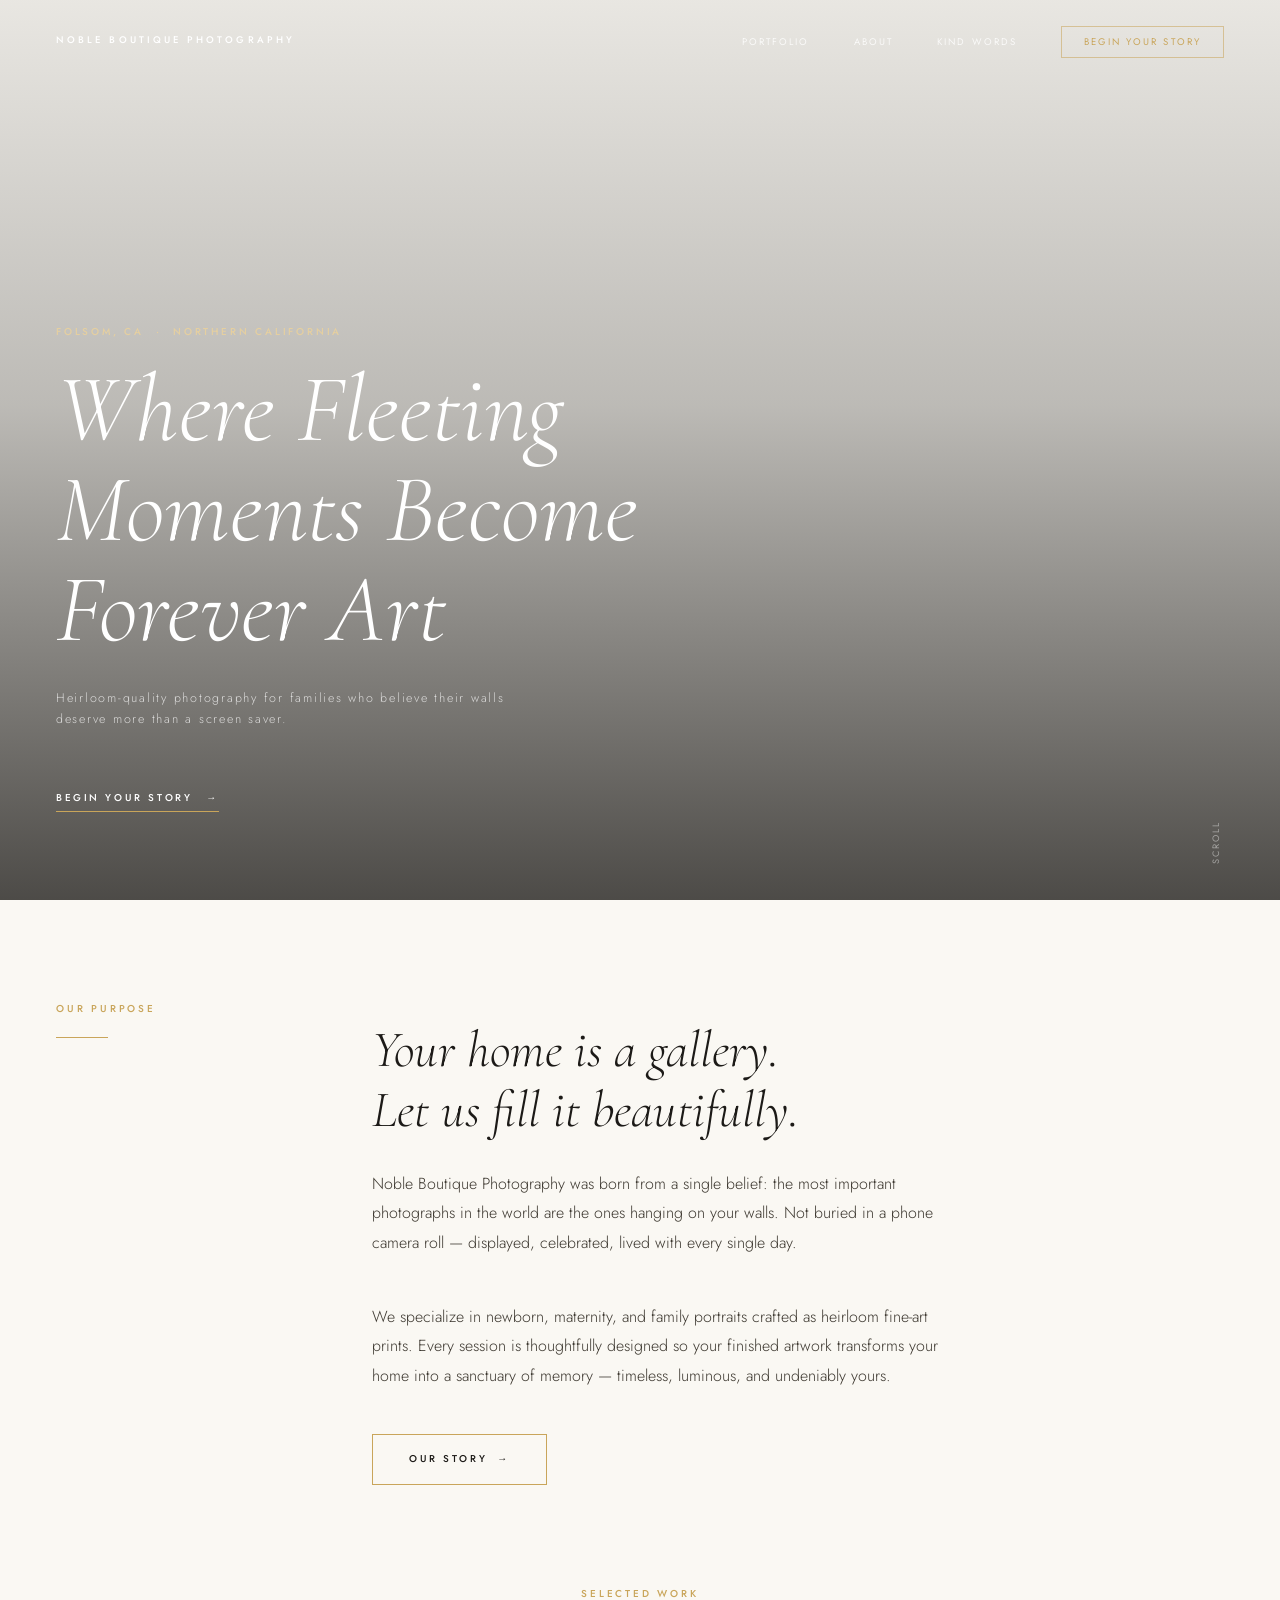
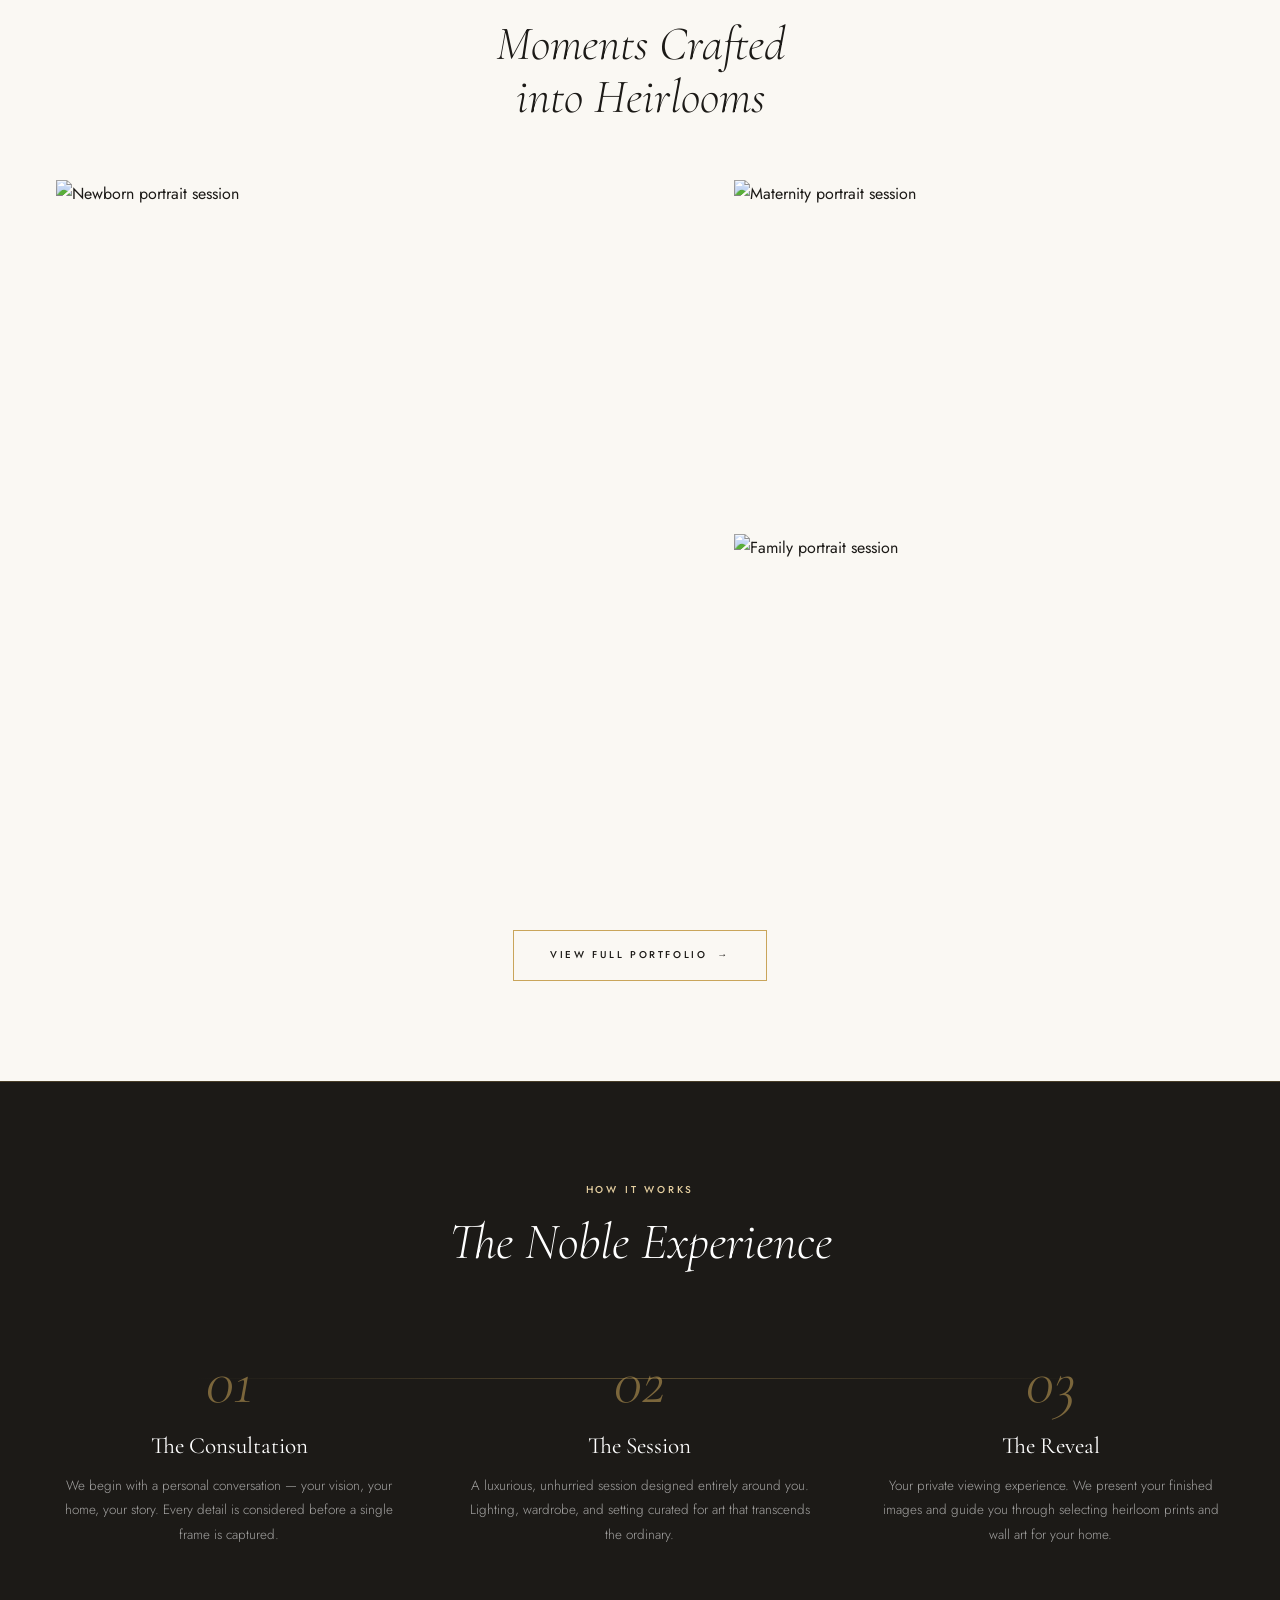
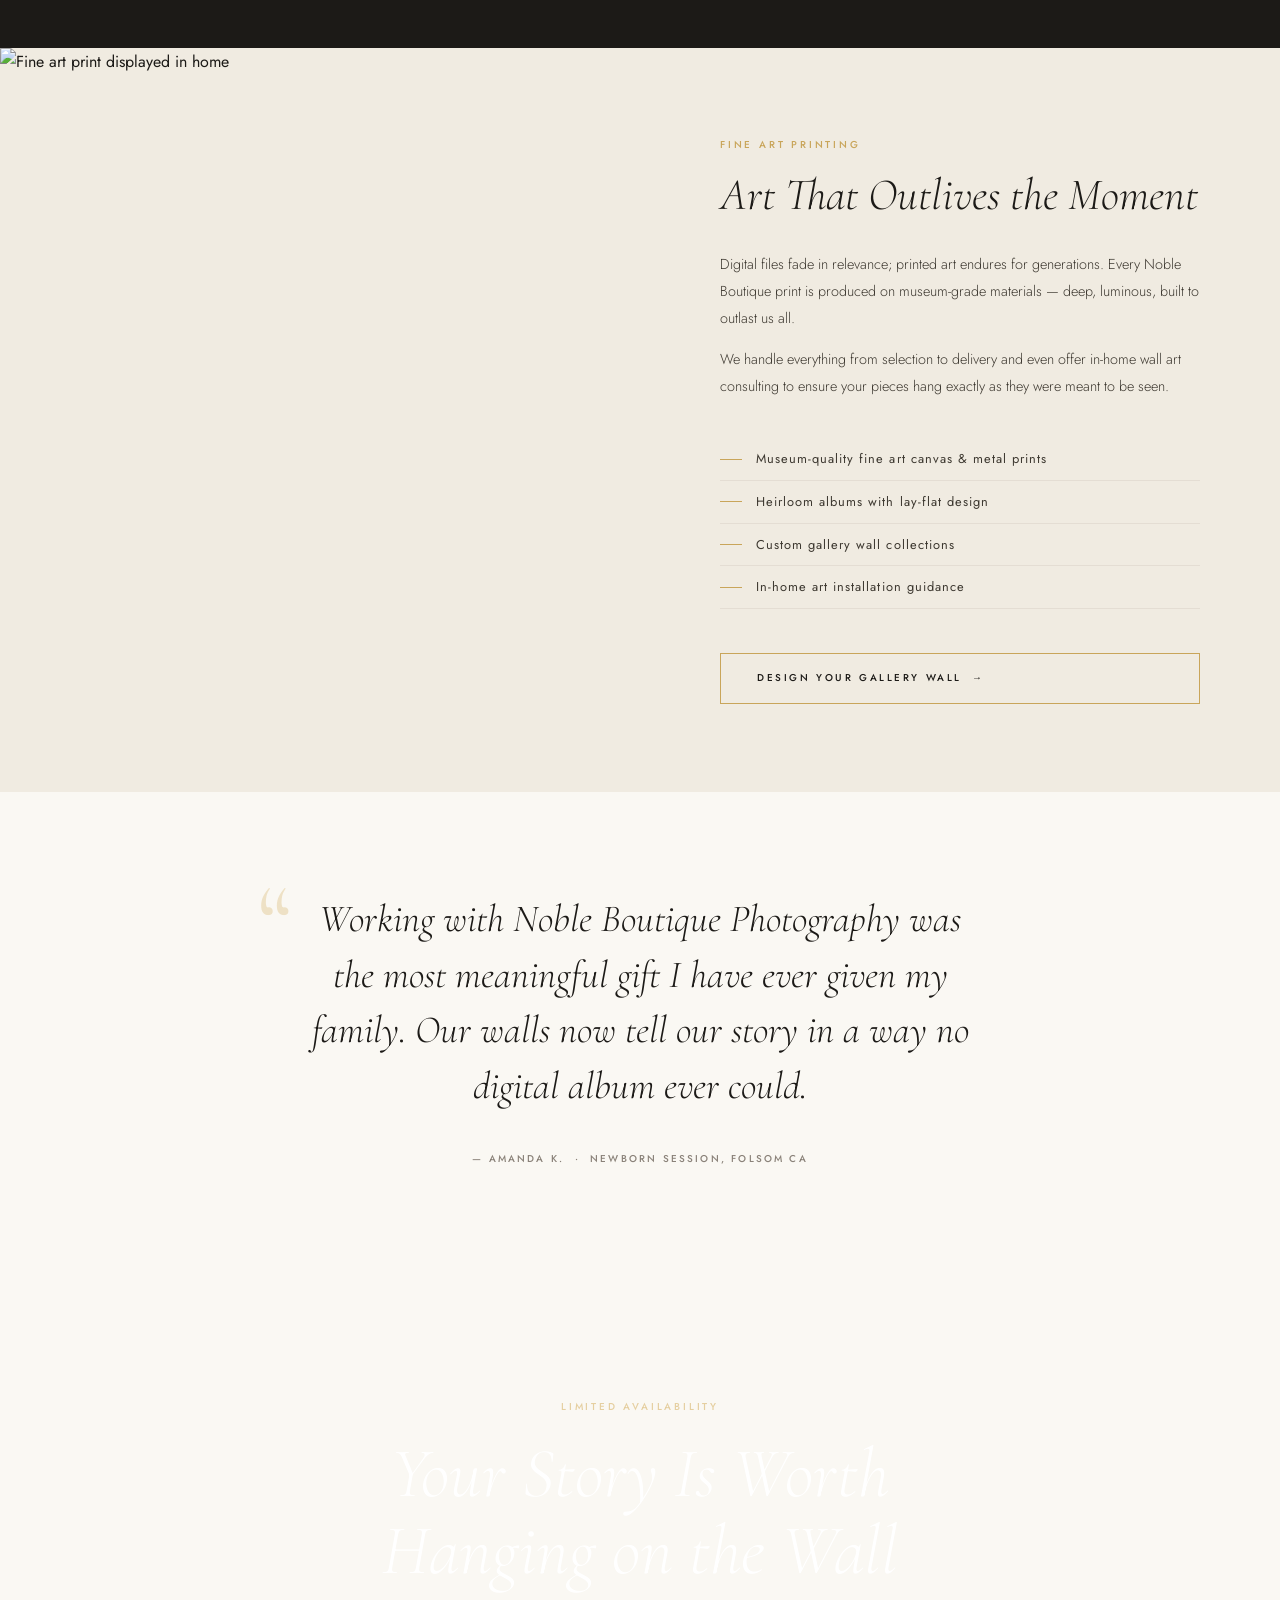
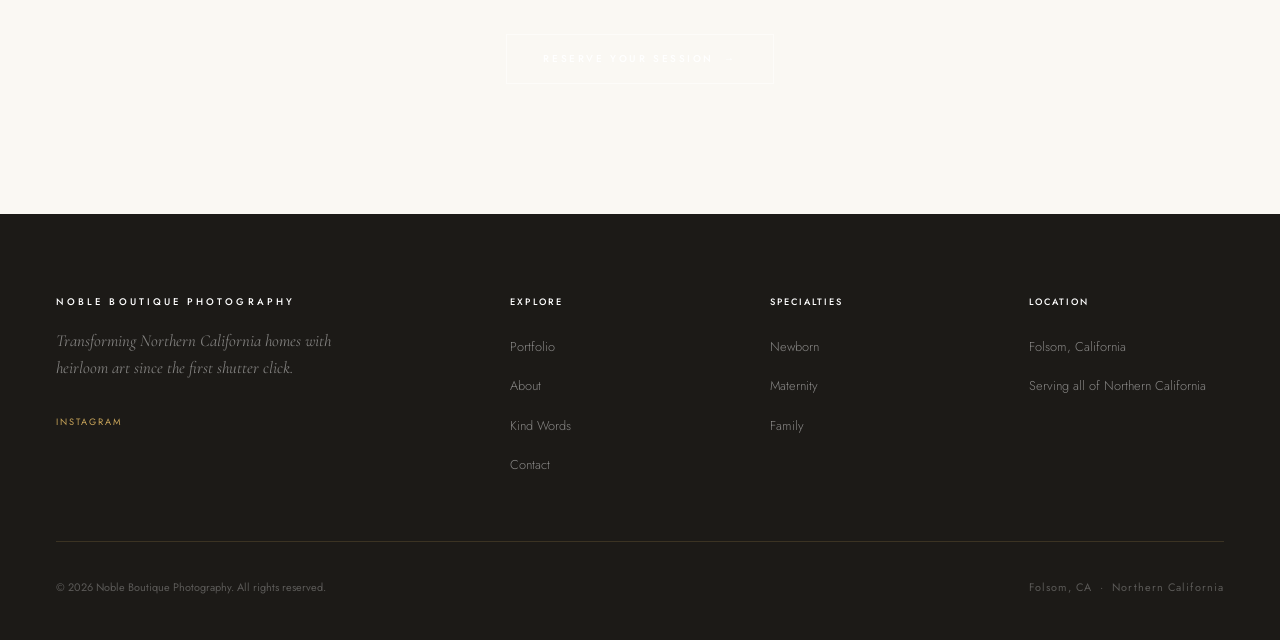
==== index.html @ b3327f5d "Build Noble Boutique Photography website from scratch Full 5-page luxury photography website (cream " ====
<!DOCTYPE html>
<html lang="en">
<head>
  <meta charset="UTF-8" />
  <meta name="viewport" content="width=device-width, initial-scale=1.0" />
  <title>Noble Boutique Photography — Folsom, CA</title>
  <meta name="description" content="Heirloom family photography in Folsom, CA. Newborn, maternity, and family portraits printed as fine art for your walls. Serving all of Northern California." />
  <link rel="stylesheet" href="css/styles.css" />
</head>
<body>

  <!-- ═══ NAVIGATION ═══════════════════════════════════════════ -->
  <nav class="nav nav--transparent" id="nav">
    <div class="nav__inner">
      <a href="index.html" class="nav__logo">Noble Boutique Photography</a>
      <ul class="nav__links">
        <li><a href="gallery.html"      class="nav__link">Portfolio</a></li>
        <li><a href="about.html"        class="nav__link">About</a></li>
        <li><a href="testimonials.html" class="nav__link">Kind Words</a></li>
        <li><a href="contact.html"      class="nav__link nav__link--cta">Begin Your Story</a></li>
      </ul>
      <button class="nav__hamburger" aria-label="Open menu">
        <span></span><span></span><span></span>
      </button>
    </div>
  </nav>

  <!-- ═══ MOBILE MENU ══════════════════════════════════════════ -->
  <div class="mobile-menu" id="mobileMenu">
    <span class="mobile-menu__close">Close</span>
    <ul class="mobile-menu__links">
      <li><a href="gallery.html"      class="mobile-menu__link">Portfolio</a></li>
      <li><a href="about.html"        class="mobile-menu__link">About</a></li>
      <li><a href="testimonials.html" class="mobile-menu__link">Kind Words</a></li>
      <li><a href="contact.html"      class="mobile-menu__link">Contact</a></li>
    </ul>
  </div>

  <!-- ═══ HERO ══════════════════════════════════════════════════ -->
  <section class="hero" id="heroSection">
    <div class="hero__bg" style="background-image: url('https://picsum.photos/seed/noble-hero/1920/1080');"></div>
    <div class="hero__content">
      <span class="eyebrow hero__eyebrow">Folsom, CA &nbsp;·&nbsp; Northern California</span>
      <h1 class="hero__title">Where Fleeting<br>Moments Become<br><em>Forever Art</em></h1>
      <p class="hero__subtitle">Heirloom-quality photography for families who believe their walls deserve more than a screen saver.</p>
      <a href="contact.html" class="hero__cta">Begin Your Story</a>
    </div>
    <span class="hero__scroll">Scroll</span>
  </section>

  <!-- ═══ BRAND STATEMENT ════════════════════════════════════════ -->
  <section class="brand-statement section">
    <div class="container">
      <div class="brand-statement__inner fade-up">
        <div class="brand-statement__label">
          <span class="eyebrow">Our Purpose</span>
          <div class="gold-rule gold-rule--left" style="margin-top:20px;"></div>
        </div>
        <div>
          <h2 class="brand-statement__headline">Your home is a gallery.<br>Let us fill it beautifully.</h2>
          <p class="brand-statement__copy">
            Noble Boutique Photography was born from a single belief: the most important photographs
            in the world are the ones hanging on your walls. Not buried in a phone camera roll —
            displayed, celebrated, lived with every single day.
          </p>
          <p class="brand-statement__copy">
            We specialize in newborn, maternity, and family portraits crafted as heirloom fine-art
            prints. Every session is thoughtfully designed so your finished artwork transforms your
            home into a sanctuary of memory — timeless, luminous, and undeniably yours.
          </p>
          <a href="about.html" class="btn btn--outline">Our Story</a>
        </div>
      </div>
    </div>
  </section>

  <!-- ═══ FEATURED WORK ══════════════════════════════════════════ -->
  <section class="featured-work">
    <div class="container">
      <div class="featured-work__header fade-up">
        <span class="eyebrow">Selected Work</span>
        <h2 class="featured-work__title">Moments Crafted<br>into Heirlooms</h2>
      </div>
      <div class="featured-work__grid">
        <div class="work-item">
          <img src="https://picsum.photos/seed/noble-fw1/900/1400" alt="Newborn portrait session" class="work-item__img" loading="lazy" />
          <div class="work-item__overlay">
            <span class="work-item__caption">Newborn — The Rivera Family</span>
          </div>
        </div>
        <div class="work-item">
          <img src="https://picsum.photos/seed/noble-fw2/900/680" alt="Maternity portrait session" class="work-item__img" loading="lazy" />
          <div class="work-item__overlay">
            <span class="work-item__caption">Maternity — Golden Hour Session</span>
          </div>
        </div>
        <div class="work-item">
          <img src="https://picsum.photos/seed/noble-fw3/900/680" alt="Family portrait session" class="work-item__img" loading="lazy" />
          <div class="work-item__overlay">
            <span class="work-item__caption">Family — The Chen Collection</span>
          </div>
        </div>
      </div>
      <div style="text-align:center; margin-top:56px;" class="fade-up">
        <a href="gallery.html" class="btn btn--outline">View Full Portfolio</a>
      </div>
    </div>
  </section>

  <!-- ═══ THE EXPERIENCE ═════════════════════════════════════════ -->
  <section class="experience section">
    <div class="container">
      <div class="experience__header fade-up">
        <span class="eyebrow experience__eyebrow">How It Works</span>
        <h2 class="experience__title">The Noble Experience</h2>
      </div>
      <div class="experience__steps stagger">
        <div class="step">
          <div class="step__number">01</div>
          <h3 class="step__title">The Consultation</h3>
          <p class="step__copy">We begin with a personal conversation — your vision, your home, your story. Every detail is considered before a single frame is captured.</p>
        </div>
        <div class="step">
          <div class="step__number">02</div>
          <h3 class="step__title">The Session</h3>
          <p class="step__copy">A luxurious, unhurried session designed entirely around you. Lighting, wardrobe, and setting curated for art that transcends the ordinary.</p>
        </div>
        <div class="step">
          <div class="step__number">03</div>
          <h3 class="step__title">The Reveal</h3>
          <p class="step__copy">Your private viewing experience. We present your finished images and guide you through selecting heirloom prints and wall art for your home.</p>
        </div>
      </div>
    </div>
  </section>

  <!-- ═══ WALL ART ════════════════════════════════════════════════ -->
  <section class="wall-art">
    <div class="wall-art__inner">
      <div class="wall-art__image">
        <img src="https://picsum.photos/seed/noble-wall/900/1100" alt="Fine art print displayed in home" class="wall-art__img" loading="lazy" />
      </div>
      <div class="wall-art__content fade-up">
        <span class="eyebrow">Fine Art Printing</span>
        <h2 class="wall-art__title">Art That Outlives the Moment</h2>
        <p class="wall-art__copy">
          Digital files fade in relevance; printed art endures for generations. Every Noble Boutique
          print is produced on museum-grade materials — deep, luminous, built to outlast us all.
        </p>
        <p class="wall-art__copy">
          We handle everything from selection to delivery and even offer in-home wall art consulting
          to ensure your pieces hang exactly as they were meant to be seen.
        </p>
        <ul class="wall-art__list">
          <li>Museum-quality fine art canvas &amp; metal prints</li>
          <li>Heirloom albums with lay-flat design</li>
          <li>Custom gallery wall collections</li>
          <li>In-home art installation guidance</li>
        </ul>
        <a href="contact.html" class="btn btn--outline">Design Your Gallery Wall</a>
      </div>
    </div>
  </section>

  <!-- ═══ TESTIMONIAL (single) ════════════════════════════════════ -->
  <section class="testimonial-single section">
    <div class="container--narrow">
      <div class="fade-up">
        <blockquote class="testimonial-single__quote">
          Working with Noble Boutique Photography was the most meaningful gift I have ever
          given my family. Our walls now tell our story in a way no digital album ever could.
        </blockquote>
        <p class="testimonial-single__author">— Amanda K. &nbsp;·&nbsp; Newborn Session, Folsom CA</p>
      </div>
    </div>
  </section>

  <!-- ═══ CTA SECTION ══════════════════════════════════════════════ -->
  <section class="cta-section">
    <div class="cta-section__bg" style="background-image: url('https://picsum.photos/seed/noble-cta/1920/900');"></div>
    <div class="container">
      <div class="cta-section__content fade-up">
        <span class="eyebrow cta-section__eyebrow">Limited Availability</span>
        <h2 class="cta-section__title">Your Story Is Worth<br>Hanging on the Wall</h2>
        <a href="contact.html" class="btn btn--outline-white">Reserve Your Session</a>
      </div>
    </div>
  </section>

  <!-- ═══ FOOTER ══════════════════════════════════════════════════ -->
  <footer class="footer">
    <div class="container">
      <div class="footer__top">
        <div>
          <p class="footer__brand-name">Noble Boutique Photography</p>
          <p class="footer__tagline">Transforming Northern California homes with heirloom art since the first shutter click.</p>
          <div class="footer__social">
            <a href="https://instagram.com/nobleboutiquephotography" target="_blank" rel="noopener" class="footer__social-link">Instagram</a>
          </div>
        </div>
        <div>
          <p class="footer__col-title">Explore</p>
          <ul class="footer__links">
            <li><a href="gallery.html"      class="footer__link">Portfolio</a></li>
            <li><a href="about.html"        class="footer__link">About</a></li>
            <li><a href="testimonials.html" class="footer__link">Kind Words</a></li>
            <li><a href="contact.html"      class="footer__link">Contact</a></li>
          </ul>
        </div>
        <div>
          <p class="footer__col-title">Specialties</p>
          <ul class="footer__links">
            <li><a href="gallery.html?filter=newborn"   class="footer__link">Newborn</a></li>
            <li><a href="gallery.html?filter=maternity" class="footer__link">Maternity</a></li>
            <li><a href="gallery.html?filter=family"    class="footer__link">Family</a></li>
          </ul>
        </div>
        <div>
          <p class="footer__col-title">Location</p>
          <ul class="footer__links">
            <li><span class="footer__link">Folsom, California</span></li>
            <li><span class="footer__link">Serving all of Northern California</span></li>
          </ul>
        </div>
      </div>
      <div class="footer__bottom">
        <p class="footer__copy">&copy; 2026 Noble Boutique Photography. All rights reserved.</p>
        <p class="footer__location">Folsom, CA &nbsp;·&nbsp; Northern California</p>
      </div>
    </div>
  </footer>

  <script src="js/main.js"></script>
</body>
</html>
---- css/styles.css ----
/* ============================================
   NOBLE BOUTIQUE PHOTOGRAPHY
   Brand: Cream & Gold  |  Editorial Luxury
   ============================================ */

@import url('https://fonts.googleapis.com/css2?family=Cormorant+Garamond:ital,wght@0,300;0,400;0,500;0,600;1,300;1,400;1,500;1,600&family=Jost:wght@300;400;500;600&display=swap');

/* ─── Custom Properties ────────────────────── */
:root {
  --cream:        #FAF8F3;
  --cream-dark:   #F0EBE1;
  --cream-mid:    #E4DDD3;
  --gold:         #C9A55A;
  --gold-light:   #E5CFA0;
  --gold-dark:    #A8843A;
  --charcoal:     #1C1A17;
  --charcoal-mid: #3D3830;
  --warm-gray:    #8A8279;
  --warm-gray-lt: #B5AFA7;
  --white:        #FFFFFF;

  --font-serif: 'Cormorant Garamond', Georgia, serif;
  --font-sans:  'Jost', 'Helvetica Neue', Arial, sans-serif;

  --nav-h:   80px;
  --pad:     100px;
  --max-w:   1400px;
  --ease:    cubic-bezier(0.25, 0.46, 0.45, 0.94);
  --trans:   all 0.4s var(--ease);
  --trans-f: all 0.22s ease;
}

/* ─── Reset ────────────────────────────────── */
*, *::before, *::after { box-sizing: border-box; margin: 0; padding: 0; }
html { scroll-behavior: smooth; font-size: 16px; }
body {
  font-family: var(--font-sans);
  background: var(--cream);
  color: var(--charcoal);
  line-height: 1.7;
  overflow-x: hidden;
  -webkit-font-smoothing: antialiased;
}
img { max-width: 100%; height: auto; display: block; }
a { color: inherit; text-decoration: none; }
ul { list-style: none; }

/* ─── Typography helpers ───────────────────── */
h1, h2, h3, h4 {
  font-family: var(--font-serif);
  font-weight: 400;
  line-height: 1.1;
}

.eyebrow {
  font-family: var(--font-sans);
  font-size: 0.625rem;
  font-weight: 500;
  letter-spacing: 0.28em;
  text-transform: uppercase;
  color: var(--gold);
  display: block;
}

/* ─── Layout ────────────────────────────────── */
.container        { max-width: var(--max-w); margin: 0 auto; padding: 0 56px; }
.container--narrow{ max-width: 880px;        margin: 0 auto; padding: 0 56px; }
.section          { padding: var(--pad) 0; }

.gold-rule          { width: 52px; height: 1px; background: var(--gold); margin: 20px auto; }
.gold-rule--left    { margin-left: 0; }


/* ============================================
   NAVIGATION
   ============================================ */
.nav {
  position: fixed; top: 0; left: 0; right: 0; z-index: 900;
  height: var(--nav-h);
  display: flex; align-items: center;
  padding: 0 56px;
  transition: var(--trans);
}
.nav--transparent { background: transparent; }
.nav--scrolled {
  background: rgba(250,248,243,0.96);
  backdrop-filter: blur(10px);
  -webkit-backdrop-filter: blur(10px);
  box-shadow: 0 1px 0 rgba(201,165,90,0.18);
}

.nav__inner { display: flex; align-items: center; justify-content: space-between; width: 100%; }

.nav__logo {
  font-family: var(--font-sans);
  font-size: 0.6rem;
  font-weight: 500;
  letter-spacing: 0.32em;
  text-transform: uppercase;
  transition: color 0.3s ease;
}
.nav--transparent .nav__logo { color: var(--white); }
.nav--scrolled    .nav__logo { color: var(--charcoal); }

.nav__links { display: flex; gap: 44px; align-items: center; }

.nav__link {
  font-family: var(--font-sans);
  font-size: 0.6rem;
  font-weight: 400;
  letter-spacing: 0.22em;
  text-transform: uppercase;
  position: relative;
  transition: var(--trans-f);
}
.nav--transparent .nav__link { color: rgba(255,255,255,0.82); }
.nav--scrolled    .nav__link { color: var(--charcoal-mid); }

.nav__link::after {
  content: ''; position: absolute; bottom: -4px; left: 0;
  width: 0; height: 1px; background: var(--gold);
  transition: width 0.3s ease;
}
.nav__link:hover::after,
.nav__link.active::after { width: 100%; }

.nav__link--cta {
  border: 1px solid rgba(201,165,90,0.55);
  padding: 8px 22px;
  color: var(--gold) !important;
}
.nav__link--cta:hover {
  background: var(--gold);
  color: var(--white) !important;
  border-color: var(--gold);
}
.nav__link--cta::after { display: none; }

.nav__hamburger { display: none; flex-direction: column; gap: 5px; cursor: pointer; padding: 4px; }
.nav__hamburger span {
  display: block; width: 24px; height: 1px; background: currentColor; transition: var(--trans);
}
.nav--transparent .nav__hamburger { color: var(--white); }
.nav--scrolled    .nav__hamburger { color: var(--charcoal); }

/* ─── Mobile Overlay ───────────────────────── */
.mobile-menu {
  position: fixed; inset: 0; background: var(--cream); z-index: 950;
  display: flex; flex-direction: column; align-items: center; justify-content: center;
  opacity: 0; pointer-events: none; transition: opacity 0.38s ease;
}
.mobile-menu.open { opacity: 1; pointer-events: all; }

.mobile-menu__links { display: flex; flex-direction: column; align-items: center; gap: 36px; }
.mobile-menu__link {
  font-family: var(--font-serif); font-size: 2.6rem; font-weight: 300;
  font-style: italic; color: var(--charcoal); transition: color 0.2s;
}
.mobile-menu__link:hover { color: var(--gold); }
.mobile-menu__close {
  position: absolute; top: 28px; right: 56px;
  font-family: var(--font-sans); font-size: 0.6rem; letter-spacing: 0.22em;
  text-transform: uppercase; cursor: pointer; color: var(--warm-gray);
}


/* ============================================
   HERO — HOME
   ============================================ */
.hero {
  position: relative; height: 100vh; min-height: 680px;
  overflow: hidden; display: flex; align-items: flex-end; padding-bottom: 88px;
}
.hero__bg {
  position: absolute; inset: 0;
  background-size: cover; background-position: center;
  transform: scale(1.06); transition: transform 9s var(--ease);
}
.hero__bg::after {
  content: ''; position: absolute; inset: 0;
  background: linear-gradient(
    to top,
    rgba(28,26,23,0.78) 0%,
    rgba(28,26,23,0.28) 55%,
    rgba(28,26,23,0.08) 100%
  );
}
.hero--loaded .hero__bg { transform: scale(1); }

.hero__content {
  position: relative; z-index: 2;
  padding: 0 56px; width: 100%; max-width: var(--max-w); margin: 0 auto;
}
.hero__eyebrow        { color: var(--gold-light); margin-bottom: 20px; }
.hero__title {
  font-family: var(--font-serif);
  font-size: clamp(3rem, 7.5vw, 7.5rem);
  font-weight: 300; font-style: italic;
  color: var(--white); line-height: 1.04;
  max-width: 820px; margin-bottom: 28px;
}
.hero__subtitle {
  font-family: var(--font-sans); font-size: 0.78rem; font-weight: 300;
  letter-spacing: 0.14em; color: rgba(255,255,255,0.72);
  max-width: 460px; margin-bottom: 52px;
}
.hero__cta {
  display: inline-flex; align-items: center; gap: 14px;
  font-family: var(--font-sans); font-size: 0.62rem; font-weight: 500;
  letter-spacing: 0.26em; text-transform: uppercase;
  color: var(--white); border-bottom: 1px solid var(--gold);
  padding-bottom: 4px; transition: var(--trans-f);
}
.hero__cta::after { content: '→'; transition: transform 0.28s ease; }
.hero__cta:hover { color: var(--gold-light); }
.hero__cta:hover::after { transform: translateX(6px); }

.hero__scroll {
  position: absolute; bottom: 36px; right: 56px; z-index: 2;
  display: flex; flex-direction: column; align-items: center; gap: 8px;
  font-family: var(--font-sans); font-size: 0.58rem; letter-spacing: 0.22em;
  text-transform: uppercase; color: rgba(255,255,255,0.45);
  writing-mode: vertical-lr; transform: rotate(180deg);
}

/* ─── Page Hero (inner pages) ──────────────── */
.page-hero {
  height: 52vh; min-height: 380px;
  background-color: var(--charcoal);
  display: flex; align-items: center; justify-content: center;
  text-align: center; position: relative; overflow: hidden;
}
.page-hero__bg {
  position: absolute; inset: 0;
  background-size: cover; background-position: center;
  opacity: 0.32;
}
.page-hero__content { position: relative; z-index: 2; }
.page-hero__eyebrow { color: var(--gold-light); margin-bottom: 20px; }
.page-hero__title {
  font-family: var(--font-serif);
  font-size: clamp(2.4rem, 6vw, 5.5rem);
  font-weight: 300; font-style: italic; color: var(--white);
}


/* ============================================
   BUTTONS
   ============================================ */
.btn {
  display: inline-flex; align-items: center; gap: 10px;
  font-family: var(--font-sans); font-size: 0.62rem; font-weight: 500;
  letter-spacing: 0.26em; text-transform: uppercase;
  padding: 16px 36px; cursor: pointer; transition: var(--trans);
  border: none; outline: none;
}
.btn--gold     { background: var(--gold); color: var(--white); }
.btn--gold:hover { background: var(--gold-dark); }
.btn--outline  { background: transparent; color: var(--charcoal); border: 1px solid var(--gold); }
.btn--outline:hover { background: var(--gold); color: var(--white); }
.btn--outline-white { background: transparent; color: var(--white); border: 1px solid rgba(255,255,255,0.45); }
.btn--outline-white:hover { background: var(--white); color: var(--charcoal); border-color: var(--white); }
.btn::after { content: '→'; transition: transform 0.28s ease; }
.btn:hover::after { transform: translateX(4px); }


/* ============================================
   BRAND STATEMENT — HOME
   ============================================ */
.brand-statement { padding: var(--pad) 0; }
.brand-statement__inner {
  display: grid; grid-template-columns: 220px 1fr; gap: 96px; align-items: start;
}
.brand-statement__headline {
  font-family: var(--font-serif);
  font-size: clamp(2rem, 4vw, 3.6rem);
  font-weight: 300; font-style: italic;
  line-height: 1.18; margin: 20px 0 28px;
}
.brand-statement__copy {
  font-family: var(--font-sans); font-size: 1rem; font-weight: 300;
  color: var(--charcoal-mid); line-height: 1.85;
  margin-bottom: 44px; max-width: 580px;
}


/* ============================================
   FEATURED WORK — HOME
   ============================================ */
.featured-work { padding: 0 0 var(--pad); }
.featured-work__header { text-align: center; margin-bottom: 56px; }
.featured-work__title {
  font-family: var(--font-serif);
  font-size: clamp(2rem, 4vw, 3rem); font-weight: 300; font-style: italic;
  margin-top: 16px;
}

.featured-work__grid {
  display: grid;
  grid-template-columns: 1.15fr 0.85fr;
  grid-template-rows: 340px 340px;
  gap: 14px;
}
.work-item { position: relative; overflow: hidden; cursor: pointer; }
.work-item:first-child { grid-row: 1 / 3; }

.work-item__img {
  width: 100%; height: 100%; object-fit: cover;
  transition: transform 0.85s var(--ease);
}
.work-item:hover .work-item__img { transform: scale(1.04); }

.work-item__overlay {
  position: absolute; inset: 0;
  background: linear-gradient(to top, rgba(28,26,23,0.6) 0%, transparent 55%);
  opacity: 0; transition: opacity 0.38s ease;
  display: flex; align-items: flex-end; padding: 28px;
}
.work-item:hover .work-item__overlay { opacity: 1; }
.work-item__caption {
  font-family: var(--font-serif); font-size: 1.1rem; font-style: italic; color: var(--white);
}


/* ============================================
   THE EXPERIENCE — HOME
   ============================================ */
.experience {
  background: var(--charcoal); color: var(--white);
  padding: var(--pad) 0; position: relative; overflow: hidden;
}
.experience::before {
  content: ''; position: absolute; top: 0; left: 0; right: 0;
  height: 1px; background: var(--gold); opacity: 0.25;
}
.experience__header { text-align: center; margin-bottom: 80px; }
.experience__eyebrow { color: var(--gold-light); }
.experience__title {
  font-family: var(--font-serif);
  font-size: clamp(2rem, 4vw, 3.5rem); font-weight: 300; font-style: italic; margin-top: 16px;
}
.experience__steps {
  display: grid; grid-template-columns: repeat(3,1fr); gap: 64px; position: relative;
}
.experience__steps::before {
  content: ''; position: absolute; top: 28px; left: 12%; right: 12%;
  height: 1px; background: linear-gradient(to right, transparent, var(--gold), transparent);
  opacity: 0.35;
}
.step { text-align: center; }
.step__number {
  font-family: var(--font-serif); font-size: 4rem; font-weight: 300; font-style: italic;
  color: var(--gold); opacity: 0.55; line-height: 1; margin-bottom: 20px;
}
.step__title { font-family: var(--font-serif); font-size: 1.45rem; font-weight: 400; margin-bottom: 14px; }
.step__copy {
  font-family: var(--font-sans); font-size: 0.84rem; font-weight: 300;
  color: rgba(255,255,255,0.6); line-height: 1.85;
}


/* ============================================
   WALL ART — HOME
   ============================================ */
.wall-art { background: var(--cream-dark); }
.wall-art__inner {
  display: grid; grid-template-columns: 1fr 1fr; min-height: 600px;
}
.wall-art__image { position: relative; overflow: hidden; }
.wall-art__img { width: 100%; height: 100%; object-fit: cover; min-height: 520px; }
.wall-art__content {
  padding: 88px 80px; display: flex; flex-direction: column;
  justify-content: center; background: var(--cream-dark);
}
.wall-art__title {
  font-family: var(--font-serif);
  font-size: clamp(2rem, 3.5vw, 3rem); font-weight: 300; font-style: italic;
  line-height: 1.2; margin: 16px 0 28px;
}
.wall-art__copy {
  font-family: var(--font-sans); font-size: 0.9rem; font-weight: 300;
  color: var(--charcoal-mid); line-height: 1.88; margin-bottom: 14px;
}
.wall-art__list { margin: 24px 0 44px; }
.wall-art__list li {
  font-family: var(--font-sans); font-size: 0.8rem; font-weight: 400;
  letter-spacing: 0.08em; color: var(--charcoal-mid);
  padding: 10px 0; border-bottom: 1px solid var(--cream-mid);
  display: flex; align-items: center; gap: 14px;
}
.wall-art__list li::before {
  content: ''; width: 22px; height: 1px; background: var(--gold); flex-shrink: 0;
}


/* ============================================
   TESTIMONIAL SINGLE — HOME
   ============================================ */
.testimonial-single { padding: var(--pad) 0; text-align: center; }
.testimonial-single__quote {
  font-family: var(--font-serif);
  font-size: clamp(1.5rem, 3vw, 2.6rem); font-weight: 300; font-style: italic;
  color: var(--charcoal); max-width: 820px; margin: 0 auto 36px;
  line-height: 1.45; position: relative; padding: 0 48px;
}
.testimonial-single__quote::before {
  content: '\201C';
  font-size: 7rem; color: var(--gold-light); opacity: 0.55;
  position: absolute; top: -24px; left: 0;
  font-style: normal; line-height: 1;
}
.testimonial-single__author {
  font-family: var(--font-sans); font-size: 0.62rem; font-weight: 500;
  letter-spacing: 0.22em; text-transform: uppercase; color: var(--warm-gray);
}


/* ============================================
   CTA SECTION — HOME
   ============================================ */
.cta-section {
  position: relative; padding: 130px 0; overflow: hidden; text-align: center;
}
.cta-section__bg {
  position: absolute; inset: 0; background-size: cover; background-position: center;
  filter: brightness(0.38);
}
.cta-section__content { position: relative; z-index: 2; }
.cta-section__eyebrow { color: var(--gold-light); margin-bottom: 20px; }
.cta-section__title {
  font-family: var(--font-serif);
  font-size: clamp(2.5rem, 5.5vw, 5rem); font-weight: 300; font-style: italic;
  color: var(--white); margin-bottom: 44px;
}


/* ============================================
   FOOTER
   ============================================ */
.footer { background: var(--charcoal); padding: 80px 0 44px; }
.footer__top {
  display: grid; grid-template-columns: 2fr 1fr 1fr 1fr; gap: 64px;
  padding-bottom: 64px;
  border-bottom: 1px solid rgba(201,165,90,0.18); margin-bottom: 36px;
}
.footer__brand-name {
  font-family: var(--font-sans); font-size: 0.6rem; font-weight: 500;
  letter-spacing: 0.32em; text-transform: uppercase; color: var(--white); margin-bottom: 16px;
}
.footer__tagline {
  font-family: var(--font-serif); font-size: 1.05rem; font-style: italic;
  color: rgba(255,255,255,0.45); line-height: 1.65; margin-bottom: 32px; max-width: 280px;
}
.footer__social { display: flex; gap: 18px; }
.footer__social-link {
  font-family: var(--font-sans); font-size: 0.58rem; letter-spacing: 0.22em;
  text-transform: uppercase; color: var(--gold); transition: color 0.2s;
}
.footer__social-link:hover { color: var(--gold-light); }

.footer__col-title {
  font-family: var(--font-sans); font-size: 0.58rem; font-weight: 500;
  letter-spacing: 0.22em; text-transform: uppercase; color: var(--white); margin-bottom: 22px;
}
.footer__links { display: flex; flex-direction: column; gap: 12px; }
.footer__link {
  font-family: var(--font-sans); font-size: 0.8rem; font-weight: 300;
  color: rgba(255,255,255,0.48); transition: color 0.2s;
}
.footer__link:hover { color: var(--gold-light); }

.footer__bottom { display: flex; align-items: center; justify-content: space-between; }
.footer__copy,
.footer__location {
  font-family: var(--font-sans); font-size: 0.68rem; color: rgba(255,255,255,0.28);
}
.footer__location { letter-spacing: 0.1em; }


/* ============================================
   GALLERY PAGE
   ============================================ */
.gallery-section { padding: var(--pad) 0; }
.gallery-filter {
  display: flex; justify-content: center; gap: 8px; margin-bottom: 64px; flex-wrap: wrap;
}
.filter-btn {
  font-family: var(--font-sans); font-size: 0.62rem; font-weight: 400;
  letter-spacing: 0.22em; text-transform: uppercase;
  padding: 10px 26px; border: 1px solid var(--cream-mid);
  background: transparent; color: var(--warm-gray); cursor: pointer; transition: var(--trans);
}
.filter-btn:hover  { border-color: var(--gold); color: var(--charcoal); }
.filter-btn.active { background: var(--gold); color: var(--white); border-color: var(--gold); }

.gallery-grid { columns: 3; column-gap: 14px; }
.gallery-item {
  break-inside: avoid; margin-bottom: 14px;
  overflow: hidden; position: relative; cursor: pointer;
}
.gallery-item.hidden { display: none; }
.gallery-item__img {
  width: 100%; display: block;
  transition: transform 0.82s var(--ease);
}
.gallery-item:hover .gallery-item__img { transform: scale(1.04); }
.gallery-item__overlay {
  position: absolute; inset: 0; background: rgba(28,26,23,0.42);
  opacity: 0; transition: opacity 0.32s ease;
  display: flex; align-items: center; justify-content: center;
}
.gallery-item:hover .gallery-item__overlay { opacity: 1; }
.gallery-item__label {
  font-family: var(--font-serif); font-size: 1rem; font-style: italic;
  color: var(--white); letter-spacing: 0.04em;
}

.lightbox {
  position: fixed; inset: 0; background: rgba(28,26,23,0.96); z-index: 2000;
  display: flex; align-items: center; justify-content: center;
  opacity: 0; pointer-events: none; transition: opacity 0.3s ease;
}
.lightbox.open { opacity: 1; pointer-events: all; }
.lightbox__img  { max-width: 90vw; max-height: 90vh; object-fit: contain; }
.lightbox__close {
  position: absolute; top: 32px; right: 44px;
  font-family: var(--font-sans); font-size: 0.62rem; letter-spacing: 0.22em;
  text-transform: uppercase; color: rgba(255,255,255,0.55); cursor: pointer; transition: color 0.2s;
}
.lightbox__close:hover { color: var(--gold); }


/* ============================================
   ABOUT PAGE
   ============================================ */
.about-intro { padding: var(--pad) 0; }
.about-intro__inner { display: grid; grid-template-columns: 1fr 1fr; gap: 88px; align-items: center; }
.about-intro__image { position: relative; }
.about-intro__img   { width: 100%; aspect-ratio: 3/4; object-fit: cover; }
.about-intro__image-accent {
  position: absolute; bottom: -28px; right: -28px;
  width: 58%; height: 58%; border: 1px solid var(--gold); z-index: -1; opacity: 0.38;
}
.about-intro__headline {
  font-family: var(--font-serif);
  font-size: clamp(2rem, 4vw, 3.6rem); font-weight: 300; font-style: italic;
  line-height: 1.18; margin: 16px 0 30px;
}
.about-intro__copy {
  font-family: var(--font-sans); font-size: 0.95rem; font-weight: 300;
  color: var(--charcoal-mid); line-height: 1.88; margin-bottom: 20px;
}

.about-philosophy { background: var(--charcoal); padding: var(--pad) 0; text-align: center; }
.about-philosophy__quote {
  font-family: var(--font-serif);
  font-size: clamp(1.8rem, 3.5vw, 3rem); font-weight: 300; font-style: italic;
  color: var(--white); max-width: 800px; margin: 20px auto 28px; line-height: 1.35;
}
.about-philosophy__attribution {
  font-family: var(--font-sans); font-size: 0.62rem; letter-spacing: 0.22em;
  text-transform: uppercase; color: var(--gold);
}

.about-values { padding: var(--pad) 0; }
.about-values__header { text-align: center; margin-bottom: 72px; }
.about-values__title {
  font-family: var(--font-serif); font-size: clamp(2rem, 4vw, 3rem);
  font-weight: 300; font-style: italic; margin-top: 16px;
}
.values-grid { display: grid; grid-template-columns: repeat(3,1fr); gap: 48px; }
.value-card { padding: 44px 36px; border-top: 1px solid var(--gold); }
.value-card__number {
  font-family: var(--font-serif); font-size: 3rem; font-weight: 300; font-style: italic;
  color: var(--gold-light); margin-bottom: 18px; line-height: 1;
}
.value-card__title { font-family: var(--font-serif); font-size: 1.4rem; margin-bottom: 14px; }
.value-card__copy {
  font-family: var(--font-sans); font-size: 0.84rem; font-weight: 300;
  color: var(--charcoal-mid); line-height: 1.85;
}


/* ============================================
   TESTIMONIALS PAGE
   ============================================ */
.testimonials-section { padding: var(--pad) 0; }
.testimonials-grid { display: grid; grid-template-columns: 1fr 1fr; gap: 2px; background: var(--cream-mid); }
.testimonial-card { background: var(--cream); padding: 64px 56px; }
.testimonial-card--featured {
  grid-column: 1 / -1; background: var(--charcoal); padding: 88px 120px; text-align: center;
}
.testimonial-card__quote-mark {
  font-family: var(--font-serif); font-size: 5rem; color: var(--gold);
  opacity: 0.38; line-height: 1; margin-bottom: -4px;
}
.testimonial-card--featured .testimonial-card__quote-mark { color: var(--gold-light); opacity: 0.45; }
.testimonial-card__text {
  font-family: var(--font-serif); font-size: 1.3rem; font-weight: 300; font-style: italic;
  line-height: 1.6; margin-bottom: 28px; color: var(--charcoal);
}
.testimonial-card--featured .testimonial-card__text {
  font-size: clamp(1.4rem, 2.5vw, 2.1rem); color: var(--white);
  max-width: 800px; margin-left: auto; margin-right: auto;
}
.testimonial-card__author {
  font-family: var(--font-sans); font-size: 0.62rem; font-weight: 500;
  letter-spacing: 0.22em; text-transform: uppercase; color: var(--warm-gray);
}
.testimonial-card--featured .testimonial-card__author { color: var(--gold-light); }
.testimonial-card__service {
  font-family: var(--font-sans); font-size: 0.7rem; color: var(--warm-gray-lt); margin-top: 4px;
}
.testimonial-card--featured .testimonial-card__service { color: rgba(229,207,160,0.6); }


/* ============================================
   CONTACT PAGE
   ============================================ */
.contact-section { padding: var(--pad) 0; }
.contact-section__inner { display: grid; grid-template-columns: 1fr 1.6fr; gap: 88px; }
.contact-info__title {
  font-family: var(--font-serif);
  font-size: clamp(2rem, 4vw, 3.2rem); font-weight: 300; font-style: italic;
  line-height: 1.2; margin: 16px 0 28px;
}
.contact-info__copy {
  font-family: var(--font-sans); font-size: 0.9rem; font-weight: 300;
  color: var(--charcoal-mid); line-height: 1.88; margin-bottom: 48px;
}
.contact-detail { display: flex; flex-direction: column; gap: 26px; margin-bottom: 48px; }
.contact-detail__item { display: flex; flex-direction: column; gap: 4px; }
.contact-detail__label {
  font-family: var(--font-sans); font-size: 0.58rem; font-weight: 500;
  letter-spacing: 0.24em; text-transform: uppercase; color: var(--gold);
}
.contact-detail__value {
  font-family: var(--font-sans); font-size: 0.9rem; font-weight: 300; color: var(--charcoal-mid);
}

/* Form */
.contact-form { display: flex; flex-direction: column; }
.form-row { display: grid; grid-template-columns: 1fr 1fr; gap: 28px; }
.form-group { display: flex; flex-direction: column; margin-bottom: 30px; }
.form-label {
  font-family: var(--font-sans); font-size: 0.58rem; font-weight: 500;
  letter-spacing: 0.22em; text-transform: uppercase; color: var(--warm-gray); margin-bottom: 10px;
}
.form-input, .form-textarea, .form-select {
  font-family: var(--font-sans); font-size: 0.9rem; font-weight: 300;
  color: var(--charcoal); background: transparent;
  border: none; border-bottom: 1px solid var(--cream-mid);
  padding: 12px 0; outline: none; transition: border-color 0.28s ease;
  -webkit-appearance: none;
}
.form-input:focus, .form-textarea:focus, .form-select:focus {
  border-bottom-color: var(--gold);
}
.form-textarea { min-height: 120px; resize: vertical; }
.form-select {
  background-image: url("data:image/svg+xml,%3Csvg xmlns='http://www.w3.org/2000/svg' width='12' height='8' viewBox='0 0 12 8'%3E%3Cpath d='M1 1l5 5 5-5' stroke='%23C9A55A' stroke-width='1.5' fill='none' stroke-linecap='round'/%3E%3C/svg%3E");
  background-repeat: no-repeat; background-position: right 4px center;
  padding-right: 28px; cursor: pointer;
}
.form-submit { margin-top: 8px; align-self: flex-start; }


/* ============================================
   SCROLL ANIMATIONS
   ============================================ */
.fade-up {
  opacity: 0; transform: translateY(28px);
  transition: opacity 0.82s ease, transform 0.82s ease;
}
.fade-up.visible { opacity: 1; transform: none; }

.fade-in { opacity: 0; transition: opacity 0.82s ease; }
.fade-in.visible { opacity: 1; }

.stagger > * {
  opacity: 0; transform: translateY(18px);
  transition: opacity 0.65s ease, transform 0.65s ease;
}
.stagger.visible > *:nth-child(1) { opacity:1; transform:none; transition-delay: 0s;     }
.stagger.visible > *:nth-child(2) { opacity:1; transform:none; transition-delay: 0.14s;  }
.stagger.visible > *:nth-child(3) { opacity:1; transform:none; transition-delay: 0.28s;  }
.stagger.visible > *:nth-child(4) { opacity:1; transform:none; transition-delay: 0.42s;  }


/* ============================================
   RESPONSIVE
   ============================================ */
@media (max-width: 1100px) {
  .container, .container--narrow { padding: 0 36px; }
  .nav, .hero__content { padding-left: 36px; padding-right: 36px; }
  .nav__links { gap: 28px; }
  .hero__scroll { right: 36px; }
  .footer__top { grid-template-columns: 1fr 1fr; gap: 44px; }
  .brand-statement__inner { grid-template-columns: 1fr; gap: 28px; }
}

@media (max-width: 900px) {
  :root { --pad: 72px; }
  .featured-work__grid { grid-template-columns: 1fr; grid-template-rows: auto; }
  .work-item:first-child { grid-row: auto; }
  .featured-work__grid .work-item:first-child .work-item__img { min-height: 400px; }
  .featured-work__grid .work-item .work-item__img { height: 360px; }
  .wall-art__inner { grid-template-columns: 1fr; }
  .wall-art__content { padding: 56px 36px; }
  .experience__steps { grid-template-columns: 1fr; gap: 52px; }
  .experience__steps::before { display: none; }
  .about-intro__inner { grid-template-columns: 1fr; gap: 48px; }
  .contact-section__inner { grid-template-columns: 1fr; gap: 52px; }
  .values-grid { grid-template-columns: 1fr 1fr; }
  .testimonials-grid { grid-template-columns: 1fr; }
  .testimonial-card--featured { padding: 56px 40px; }
}

@media (max-width: 768px) {
  .container, .container--narrow { padding: 0 24px; }
  .nav { padding: 0 24px; }
  .nav__links { display: none; }
  .nav__hamburger { display: flex; }
  .hero__content { padding: 0 24px; }
  .hero__scroll { display: none; }
  .mobile-menu__close { right: 24px; }
  .gallery-grid { columns: 2; column-gap: 10px; }
  .gallery-item { margin-bottom: 10px; }
  .form-row { grid-template-columns: 1fr; gap: 0; }
  .footer__top { grid-template-columns: 1fr; }
  .footer__bottom { flex-direction: column; gap: 8px; text-align: center; }
  .values-grid { grid-template-columns: 1fr; }
}

@media (max-width: 480px) {
  .gallery-grid { columns: 1; }
}
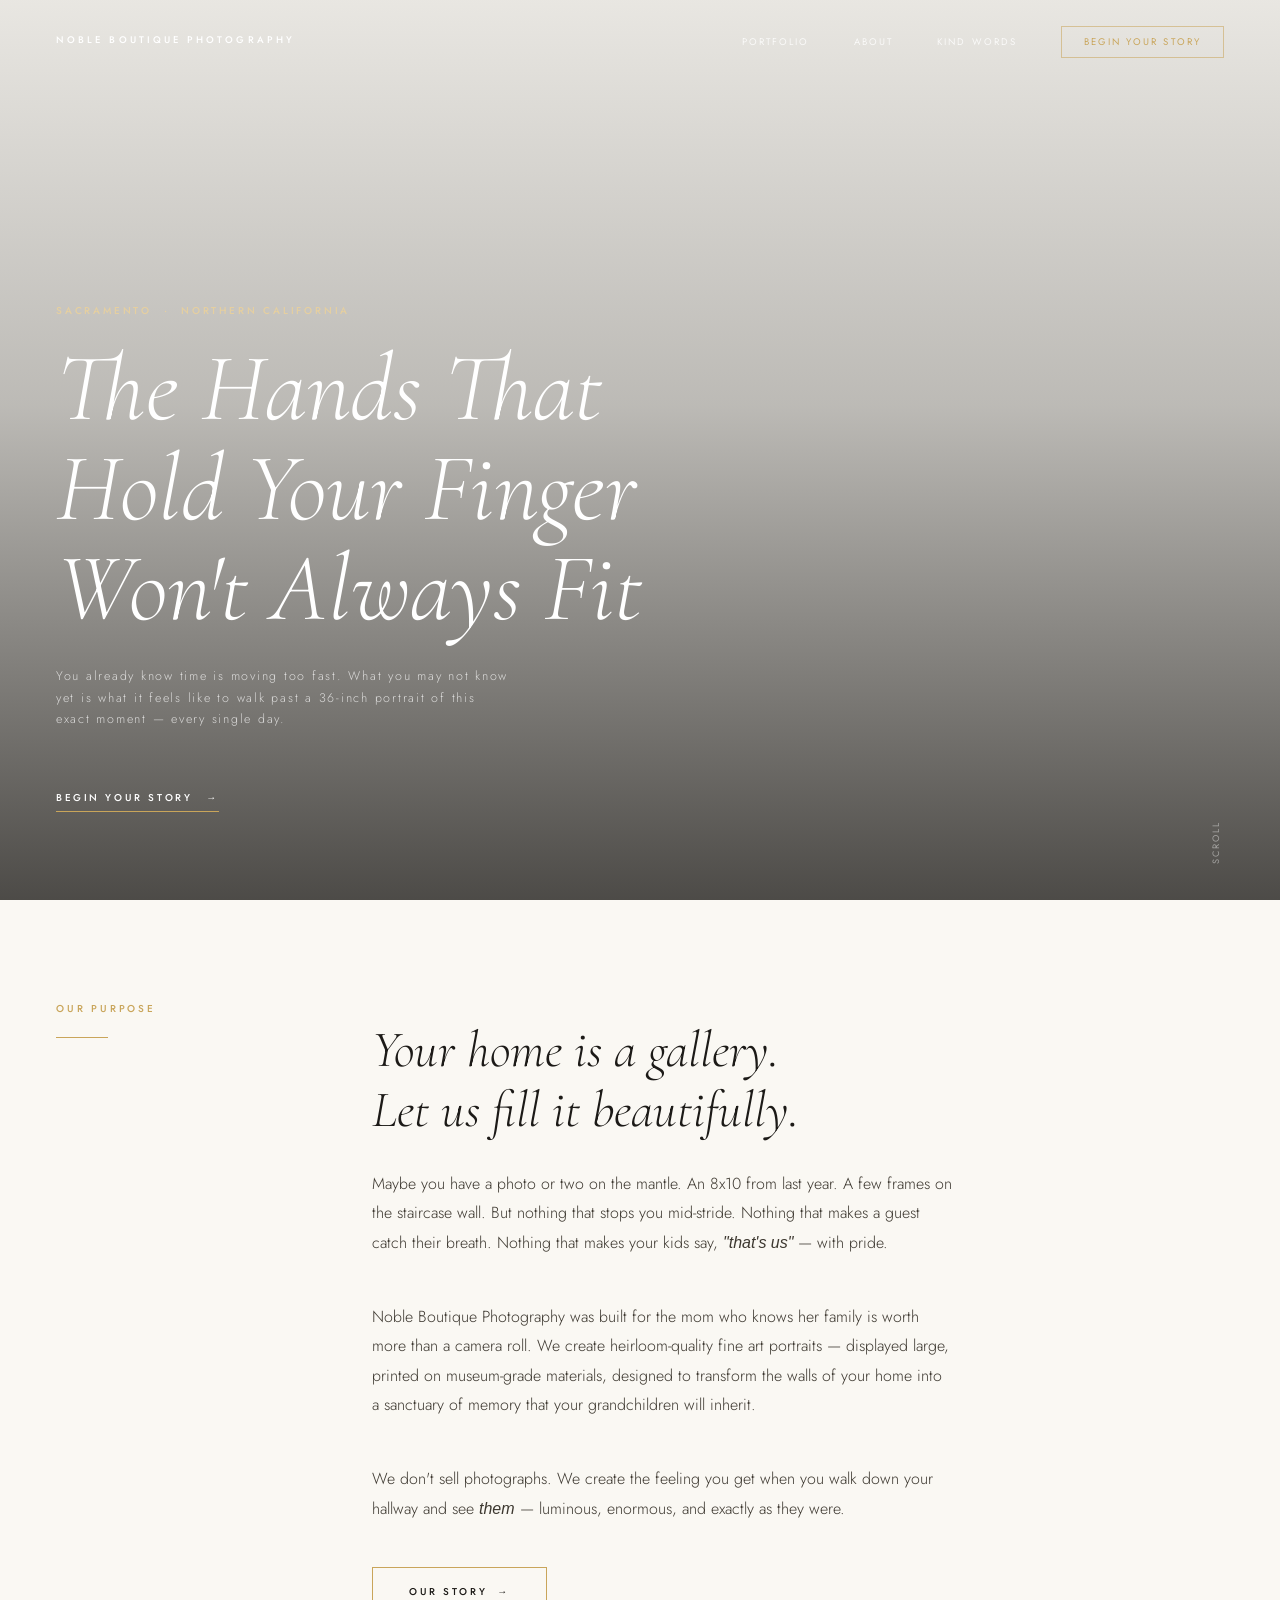
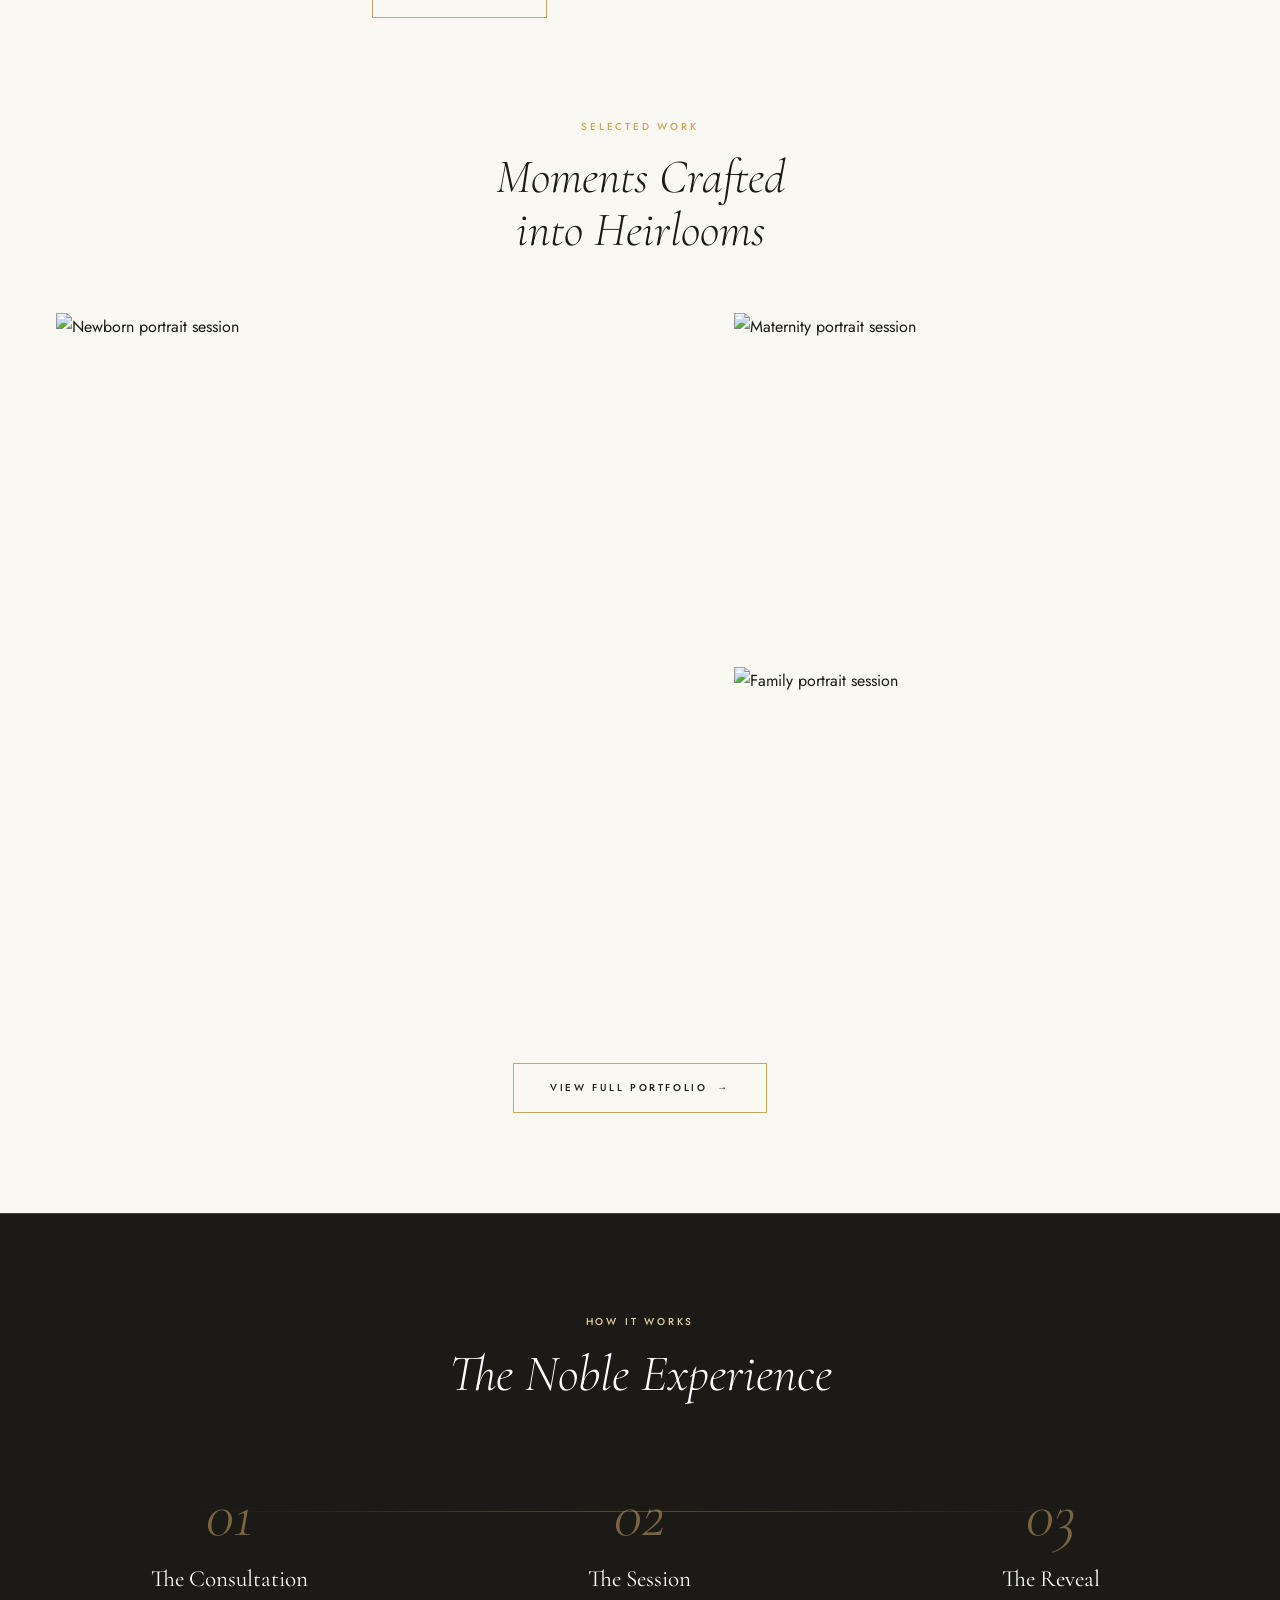
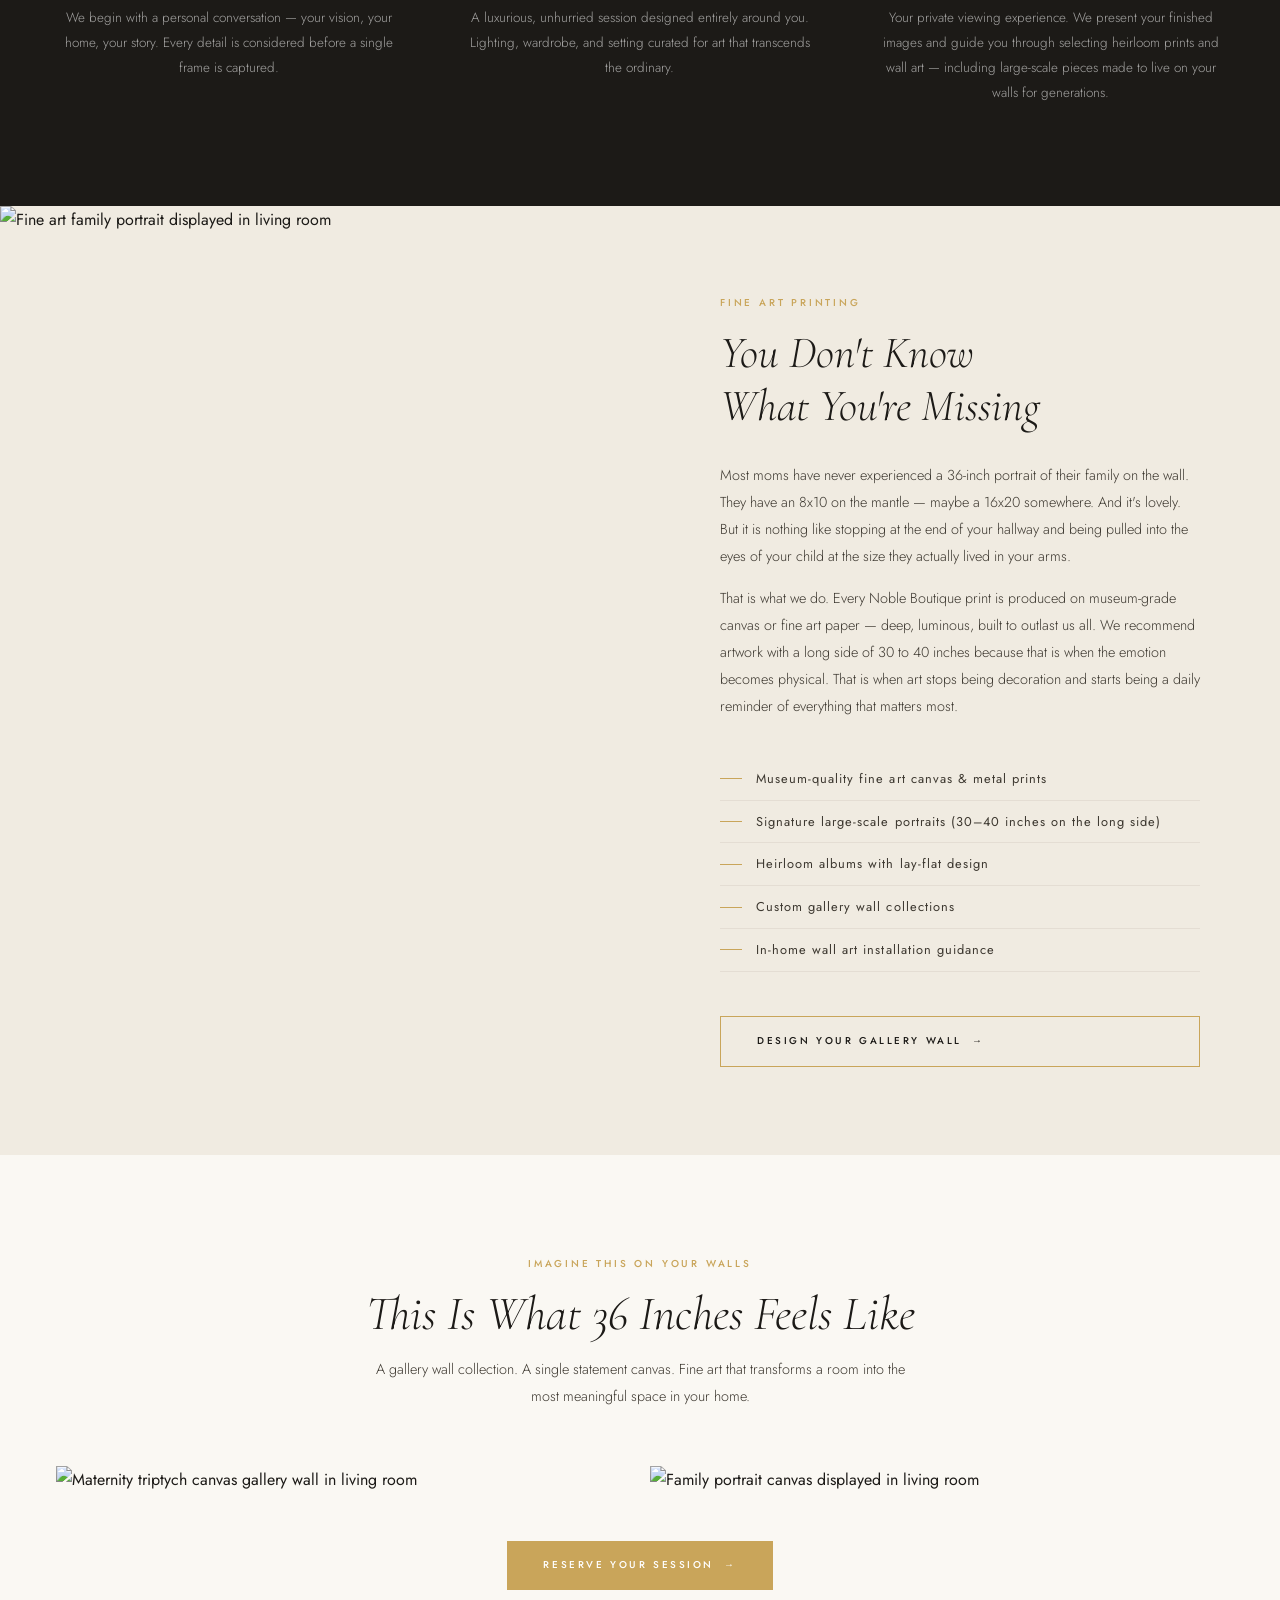
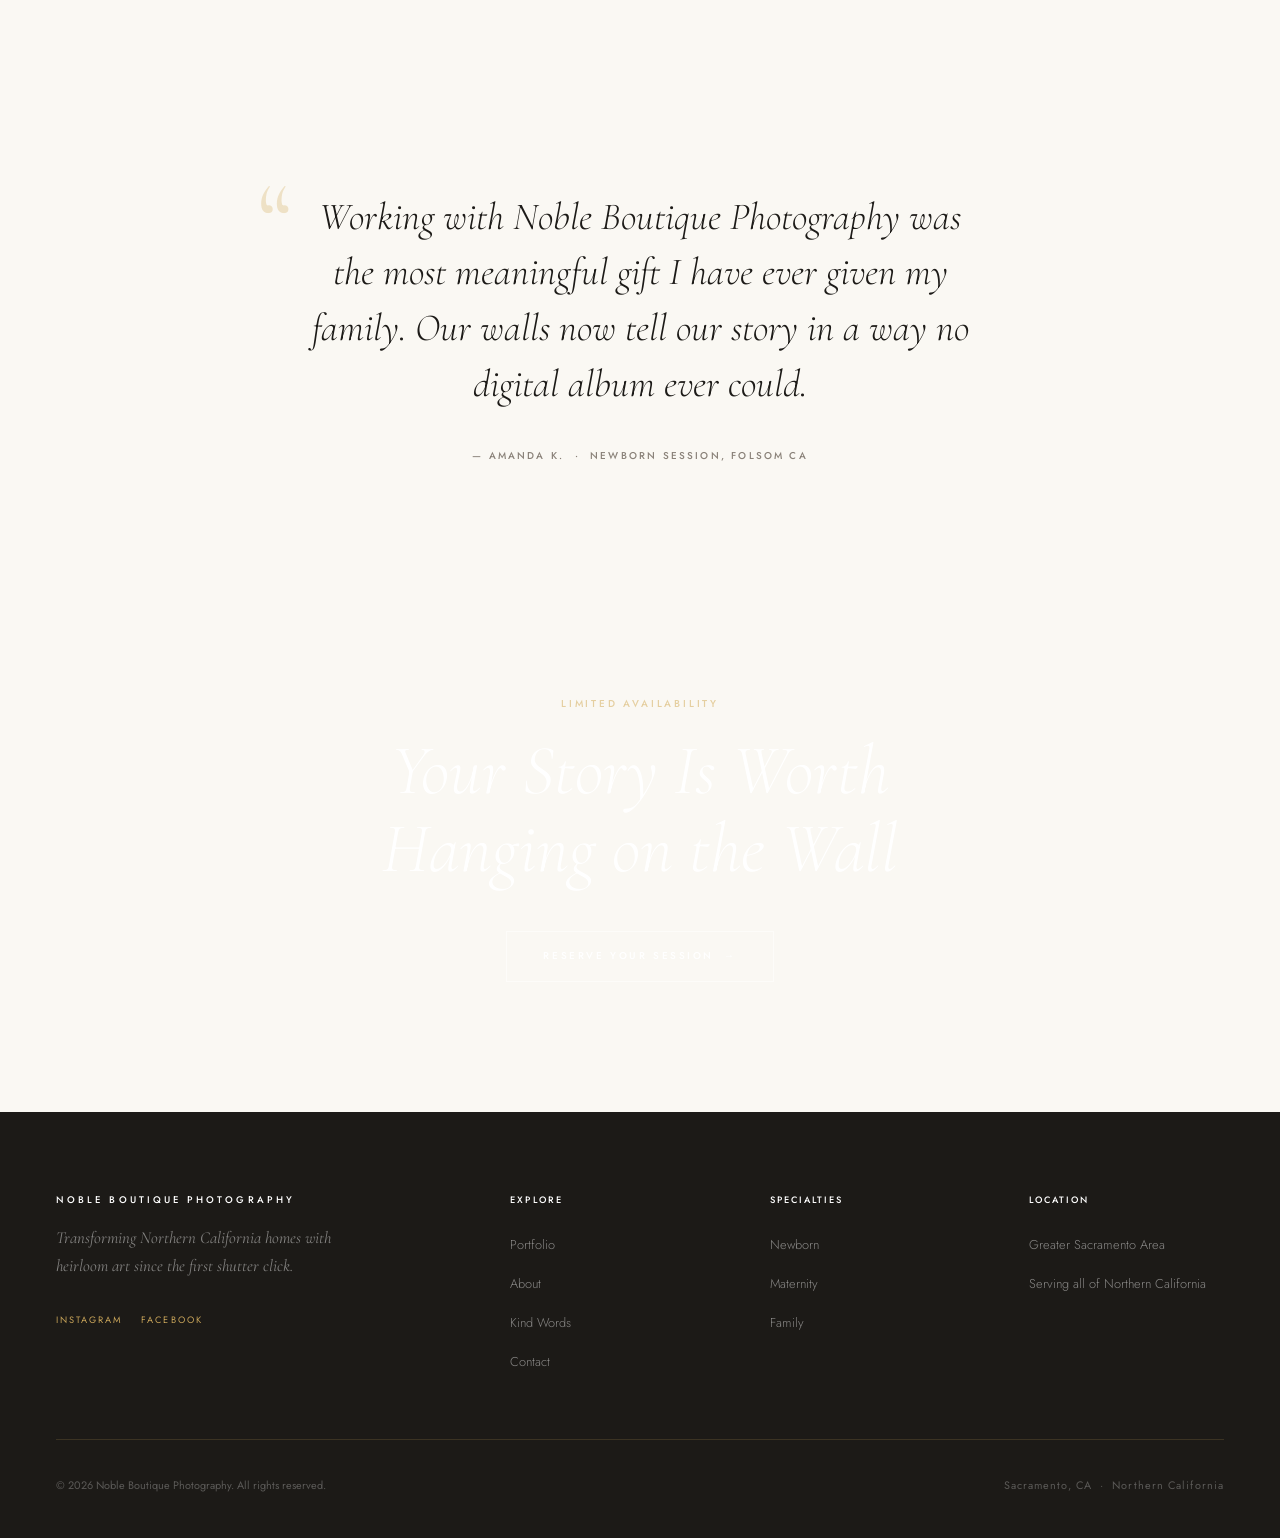
==== commit b0a91e73: "Build Noble Boutique Photography studio website with real portfolio images - All 5 pages updated: Ho" ====
--- a/index.html
+++ b/index.html
@@ -3,8 +3,8 @@
 <head>
   <meta charset="UTF-8" />
   <meta name="viewport" content="width=device-width, initial-scale=1.0" />
-  <title>Noble Boutique Photography — Folsom, CA</title>
-  <meta name="description" content="Heirloom family photography in Folsom, CA. Newborn, maternity, and family portraits printed as fine art for your walls. Serving all of Northern California." />
+  <title>Noble Boutique Photography — Sacramento, CA</title>
+  <meta name="description" content="Heirloom family photography in the greater Sacramento area. Newborn, maternity, and family portraits printed as fine art for your walls. Serving all of Northern California." />
   <link rel="stylesheet" href="css/styles.css" />
 </head>
 <body>
@@ -38,11 +38,11 @@
 
   <!-- ═══ HERO ══════════════════════════════════════════════════ -->
   <section class="hero" id="heroSection">
-    <div class="hero__bg" style="background-image: url('https://picsum.photos/seed/noble-hero/1920/1080');"></div>
+    <div class="hero__bg" style="background-image: url('images/hero-home.jpg');"></div>
     <div class="hero__content">
-      <span class="eyebrow hero__eyebrow">Folsom, CA &nbsp;·&nbsp; Northern California</span>
-      <h1 class="hero__title">Where Fleeting<br>Moments Become<br><em>Forever Art</em></h1>
-      <p class="hero__subtitle">Heirloom-quality photography for families who believe their walls deserve more than a screen saver.</p>
+      <span class="eyebrow hero__eyebrow">Sacramento &nbsp;·&nbsp; Northern California</span>
+      <h1 class="hero__title">The Hands That<br>Hold Your Finger<br><em>Won't Always Fit</em></h1>
+      <p class="hero__subtitle">You already know time is moving too fast. What you may not know yet is what it feels like to walk past a 36-inch portrait of this exact moment — every single day.</p>
       <a href="contact.html" class="hero__cta">Begin Your Story</a>
     </div>
     <span class="hero__scroll">Scroll</span>
@@ -59,14 +59,19 @@
         <div>
           <h2 class="brand-statement__headline">Your home is a gallery.<br>Let us fill it beautifully.</h2>
           <p class="brand-statement__copy">
-            Noble Boutique Photography was born from a single belief: the most important photographs
-            in the world are the ones hanging on your walls. Not buried in a phone camera roll —
-            displayed, celebrated, lived with every single day.
+            Maybe you have a photo or two on the mantle. An 8x10 from last year. A few frames on
+            the staircase wall. But nothing that stops you mid-stride. Nothing that makes a guest
+            catch their breath. Nothing that makes your kids say, <em>"that's us"</em> — with pride.
           </p>
           <p class="brand-statement__copy">
-            We specialize in newborn, maternity, and family portraits crafted as heirloom fine-art
-            prints. Every session is thoughtfully designed so your finished artwork transforms your
-            home into a sanctuary of memory — timeless, luminous, and undeniably yours.
+            Noble Boutique Photography was built for the mom who knows her family is worth
+            more than a camera roll. We create heirloom-quality fine art portraits — displayed
+            large, printed on museum-grade materials, designed to transform the walls of your home
+            into a sanctuary of memory that your grandchildren will inherit.
+          </p>
+          <p class="brand-statement__copy">
+            We don't sell photographs. We create the feeling you get when you walk down your
+            hallway and see <em>them</em> — luminous, enormous, and exactly as they were.
           </p>
           <a href="about.html" class="btn btn--outline">Our Story</a>
         </div>
@@ -83,21 +88,21 @@
       </div>
       <div class="featured-work__grid">
         <div class="work-item">
-          <img src="https://picsum.photos/seed/noble-fw1/900/1400" alt="Newborn portrait session" class="work-item__img" loading="lazy" />
+          <img src="images/newborn-02.jpg" alt="Newborn portrait session" class="work-item__img" loading="lazy" />
           <div class="work-item__overlay">
-            <span class="work-item__caption">Newborn — The Rivera Family</span>
+            <span class="work-item__caption">Newborn — Studio Session</span>
           </div>
         </div>
         <div class="work-item">
-          <img src="https://picsum.photos/seed/noble-fw2/900/680" alt="Maternity portrait session" class="work-item__img" loading="lazy" />
+          <img src="images/maternity-01.jpg" alt="Maternity portrait session" class="work-item__img" loading="lazy" />
           <div class="work-item__overlay">
-            <span class="work-item__caption">Maternity — Golden Hour Session</span>
+            <span class="work-item__caption">Maternity — Garden Session</span>
           </div>
         </div>
         <div class="work-item">
-          <img src="https://picsum.photos/seed/noble-fw3/900/680" alt="Family portrait session" class="work-item__img" loading="lazy" />
+          <img src="images/family-04.jpg" alt="Family portrait session" class="work-item__img" loading="lazy" />
           <div class="work-item__overlay">
-            <span class="work-item__caption">Family — The Chen Collection</span>
+            <span class="work-item__caption">Family — Lakeside Session</span>
           </div>
         </div>
       </div>
@@ -128,7 +133,7 @@
         <div class="step">
           <div class="step__number">03</div>
           <h3 class="step__title">The Reveal</h3>
-          <p class="step__copy">Your private viewing experience. We present your finished images and guide you through selecting heirloom prints and wall art for your home.</p>
+          <p class="step__copy">Your private viewing experience. We present your finished images and guide you through selecting heirloom prints and wall art — including large-scale pieces made to live on your walls for generations.</p>
         </div>
       </div>
     </div>
@@ -138,26 +143,59 @@
   <section class="wall-art">
     <div class="wall-art__inner">
       <div class="wall-art__image">
-        <img src="https://picsum.photos/seed/noble-wall/900/1100" alt="Fine art print displayed in home" class="wall-art__img" loading="lazy" />
+        <img src="images/wall-art-01.jpg" alt="Fine art family portrait displayed in living room" class="wall-art__img" loading="lazy" />
       </div>
       <div class="wall-art__content fade-up">
         <span class="eyebrow">Fine Art Printing</span>
-        <h2 class="wall-art__title">Art That Outlives the Moment</h2>
+        <h2 class="wall-art__title">You Don't Know<br>What You're Missing</h2>
         <p class="wall-art__copy">
-          Digital files fade in relevance; printed art endures for generations. Every Noble Boutique
-          print is produced on museum-grade materials — deep, luminous, built to outlast us all.
+          Most moms have never experienced a 36-inch portrait of their family on the wall.
+          They have an 8x10 on the mantle — maybe a 16x20 somewhere. And it's lovely.
+          But it is nothing like stopping at the end of your hallway and being pulled into
+          the eyes of your child at the size they actually lived in your arms.
         </p>
         <p class="wall-art__copy">
-          We handle everything from selection to delivery and even offer in-home wall art consulting
-          to ensure your pieces hang exactly as they were meant to be seen.
+          That is what we do. Every Noble Boutique print is produced on museum-grade canvas
+          or fine art paper — deep, luminous, built to outlast us all. We recommend artwork
+          with a long side of 30 to 40 inches because that is when the emotion becomes physical.
+          That is when art stops being decoration and starts being a daily reminder of everything
+          that matters most.
         </p>
         <ul class="wall-art__list">
           <li>Museum-quality fine art canvas &amp; metal prints</li>
+          <li>Signature large-scale portraits (30–40 inches on the long side)</li>
           <li>Heirloom albums with lay-flat design</li>
           <li>Custom gallery wall collections</li>
-          <li>In-home art installation guidance</li>
+          <li>In-home wall art installation guidance</li>
         </ul>
         <a href="contact.html" class="btn btn--outline">Design Your Gallery Wall</a>
+      </div>
+    </div>
+  </section>
+
+  <!-- ═══ WALL ART MOCKUP SHOWCASE ══════════════════════════════ -->
+  <section class="wall-mockup-section section">
+    <div class="container">
+      <div class="fade-up" style="text-align:center; margin-bottom:56px;">
+        <span class="eyebrow">Imagine This on Your Walls</span>
+        <h2 style="font-family:var(--font-serif); font-size:clamp(2rem,4vw,3rem); font-weight:300; font-style:italic; margin-top:16px; color:var(--charcoal);">
+          This Is What 36 Inches Feels Like
+        </h2>
+        <p style="font-family:var(--font-sans); font-size:0.9rem; font-weight:300; color:var(--charcoal-mid); margin-top:16px; max-width:540px; margin-left:auto; margin-right:auto; line-height:1.85;">
+          A gallery wall collection. A single statement canvas. Fine art that transforms a room
+          into the most meaningful space in your home.
+        </p>
+      </div>
+      <div class="wall-mockup-grid stagger">
+        <div class="wall-mockup-item">
+          <img src="images/wall-art-02.jpg" alt="Maternity triptych canvas gallery wall in living room" class="wall-mockup-img" loading="lazy" />
+        </div>
+        <div class="wall-mockup-item">
+          <img src="images/wall-art-03.jpg" alt="Family portrait canvas displayed in living room" class="wall-mockup-img" loading="lazy" />
+        </div>
+      </div>
+      <div style="text-align:center; margin-top:48px;" class="fade-up">
+        <a href="contact.html" class="btn btn--gold">Reserve Your Session</a>
       </div>
     </div>
   </section>
@@ -177,7 +215,7 @@
 
   <!-- ═══ CTA SECTION ══════════════════════════════════════════════ -->
   <section class="cta-section">
-    <div class="cta-section__bg" style="background-image: url('https://picsum.photos/seed/noble-cta/1920/900');"></div>
+    <div class="cta-section__bg" style="background-image: url('images/newborn-01.jpg');"></div>
     <div class="container">
       <div class="cta-section__content fade-up">
         <span class="eyebrow cta-section__eyebrow">Limited Availability</span>
@@ -196,6 +234,7 @@
           <p class="footer__tagline">Transforming Northern California homes with heirloom art since the first shutter click.</p>
           <div class="footer__social">
             <a href="https://instagram.com/nobleboutiquephotography" target="_blank" rel="noopener" class="footer__social-link">Instagram</a>
+            <a href="https://facebook.com/nobleboutiquephotography" target="_blank" rel="noopener" class="footer__social-link">Facebook</a>
           </div>
         </div>
         <div>
@@ -218,14 +257,14 @@
         <div>
           <p class="footer__col-title">Location</p>
           <ul class="footer__links">
-            <li><span class="footer__link">Folsom, California</span></li>
+            <li><span class="footer__link">Greater Sacramento Area</span></li>
             <li><span class="footer__link">Serving all of Northern California</span></li>
           </ul>
         </div>
       </div>
       <div class="footer__bottom">
         <p class="footer__copy">&copy; 2026 Noble Boutique Photography. All rights reserved.</p>
-        <p class="footer__location">Folsom, CA &nbsp;·&nbsp; Northern California</p>
+        <p class="footer__location">Sacramento, CA &nbsp;·&nbsp; Northern California</p>
       </div>
     </div>
   </footer>
--- a/css/styles.css
+++ b/css/styles.css
@@ -688,6 +688,21 @@
 
 
 /* ============================================
+   WALL MOCKUP SHOWCASE — HOME & ABOUT
+   ============================================ */
+.wall-mockup-section { background: var(--cream); }
+.wall-mockup-grid {
+  display: grid; grid-template-columns: 1fr 1fr; gap: 20px;
+}
+.wall-mockup-item { overflow: hidden; }
+.wall-mockup-img {
+  width: 100%; display: block;
+  transition: transform 0.85s var(--ease);
+}
+.wall-mockup-item:hover .wall-mockup-img { transform: scale(1.02); }
+
+
+/* ============================================
    RESPONSIVE
    ============================================ */
 @media (max-width: 1100px) {
@@ -700,6 +715,7 @@
 }
 
 @media (max-width: 900px) {
+  .wall-mockup-grid { grid-template-columns: 1fr; }
   :root { --pad: 72px; }
   .featured-work__grid { grid-template-columns: 1fr; grid-template-rows: auto; }
   .work-item:first-child { grid-row: auto; }
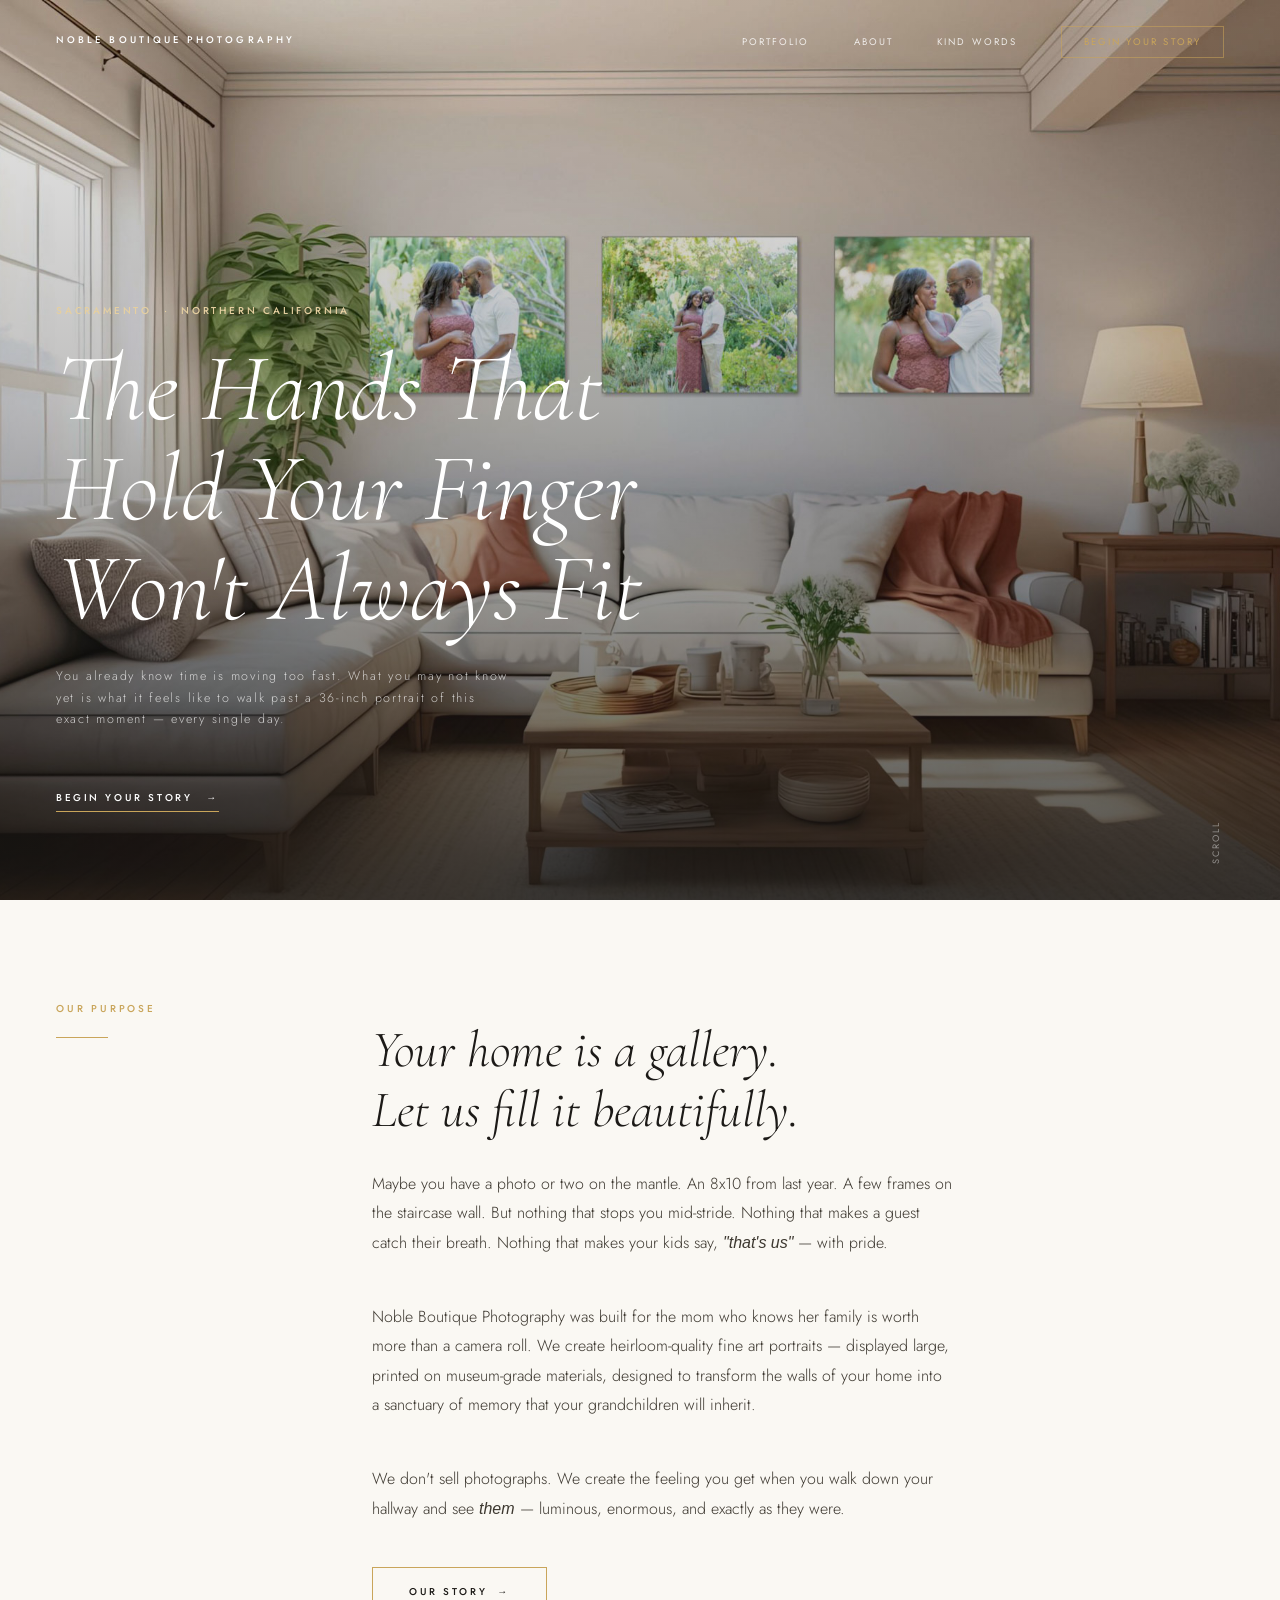
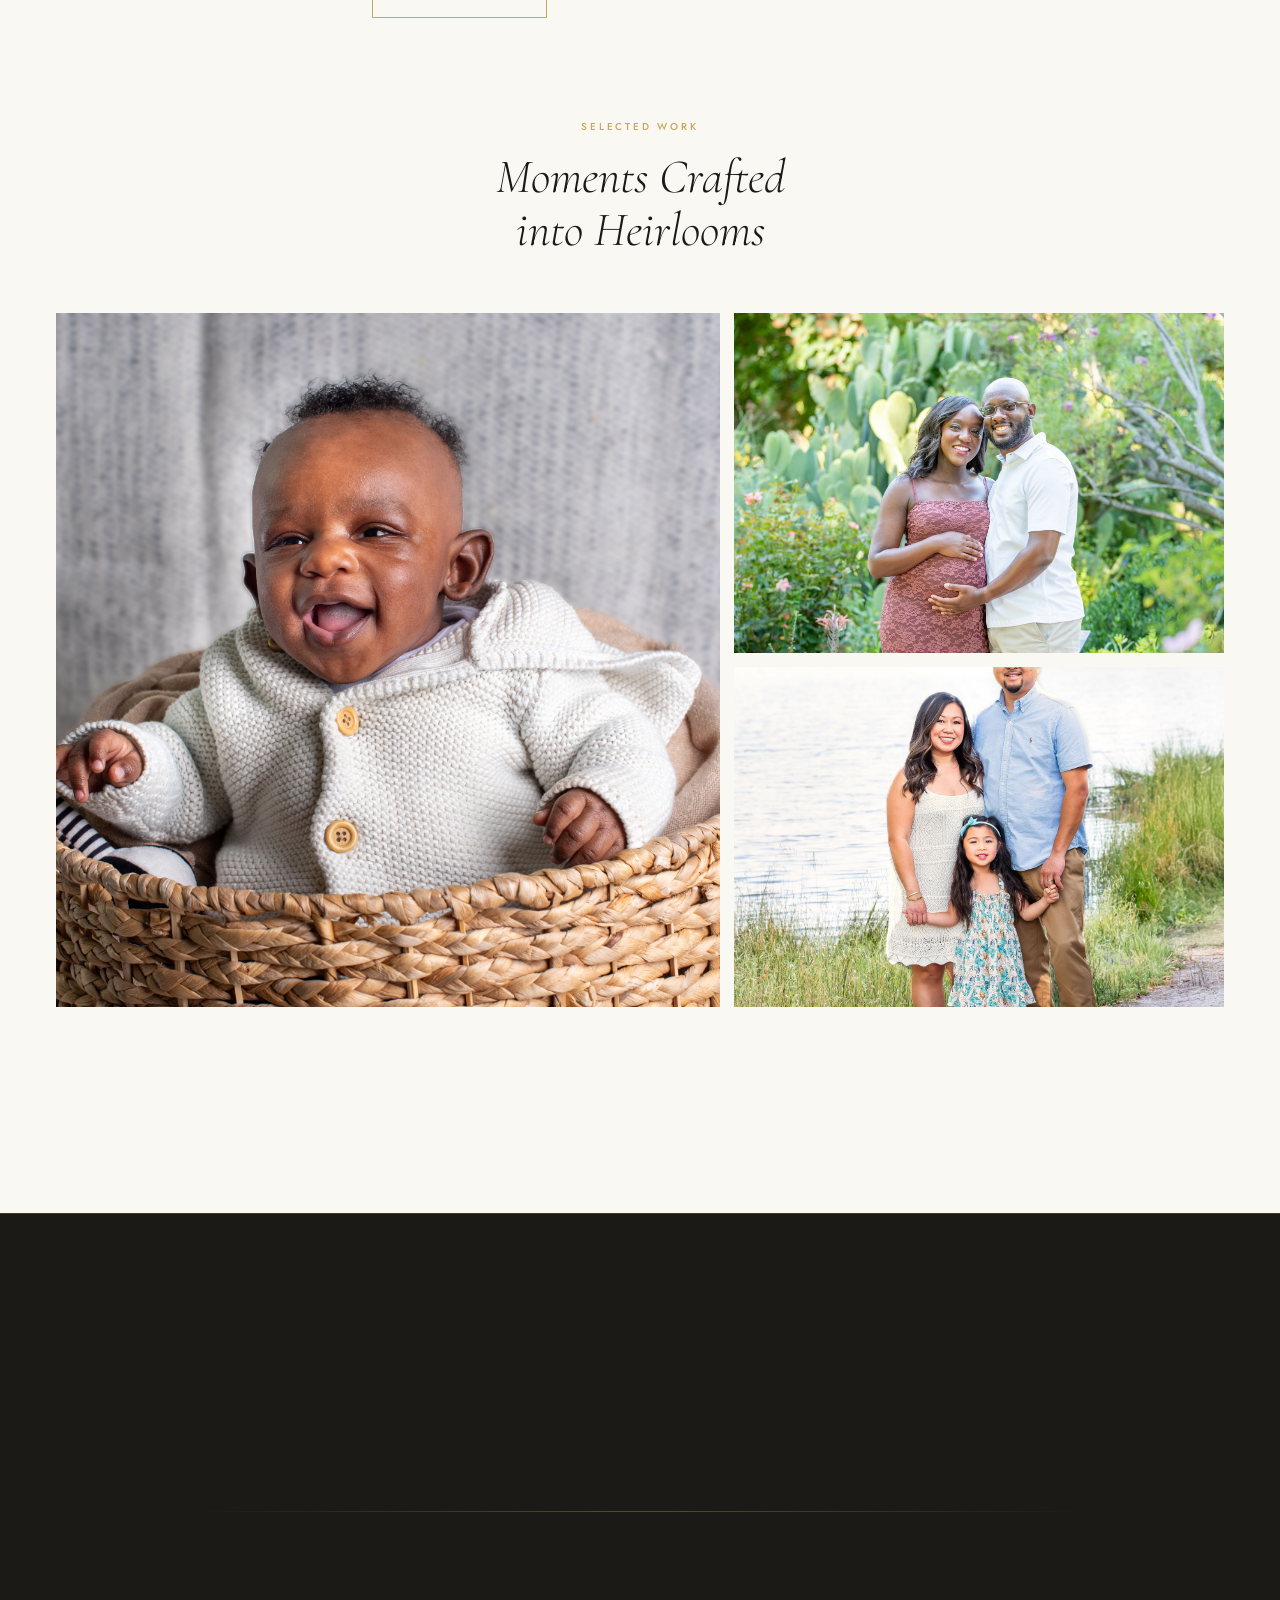
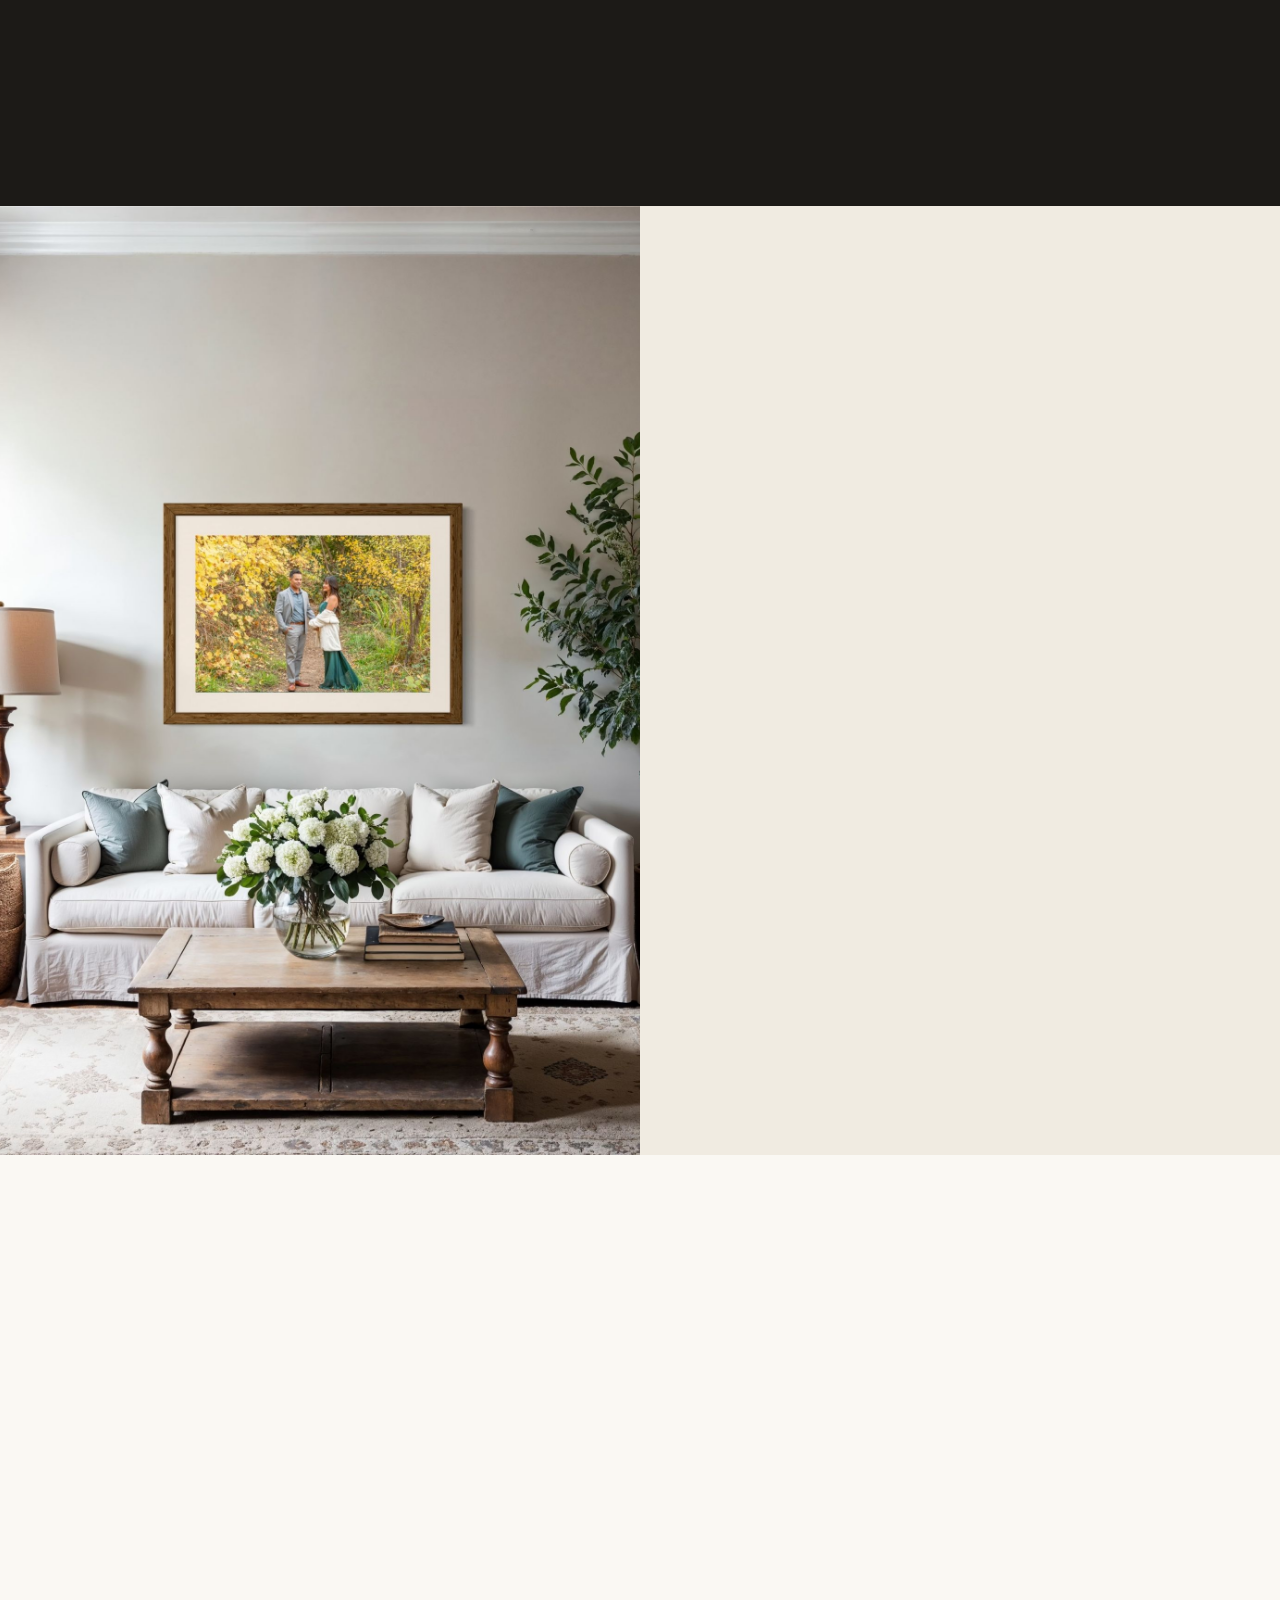
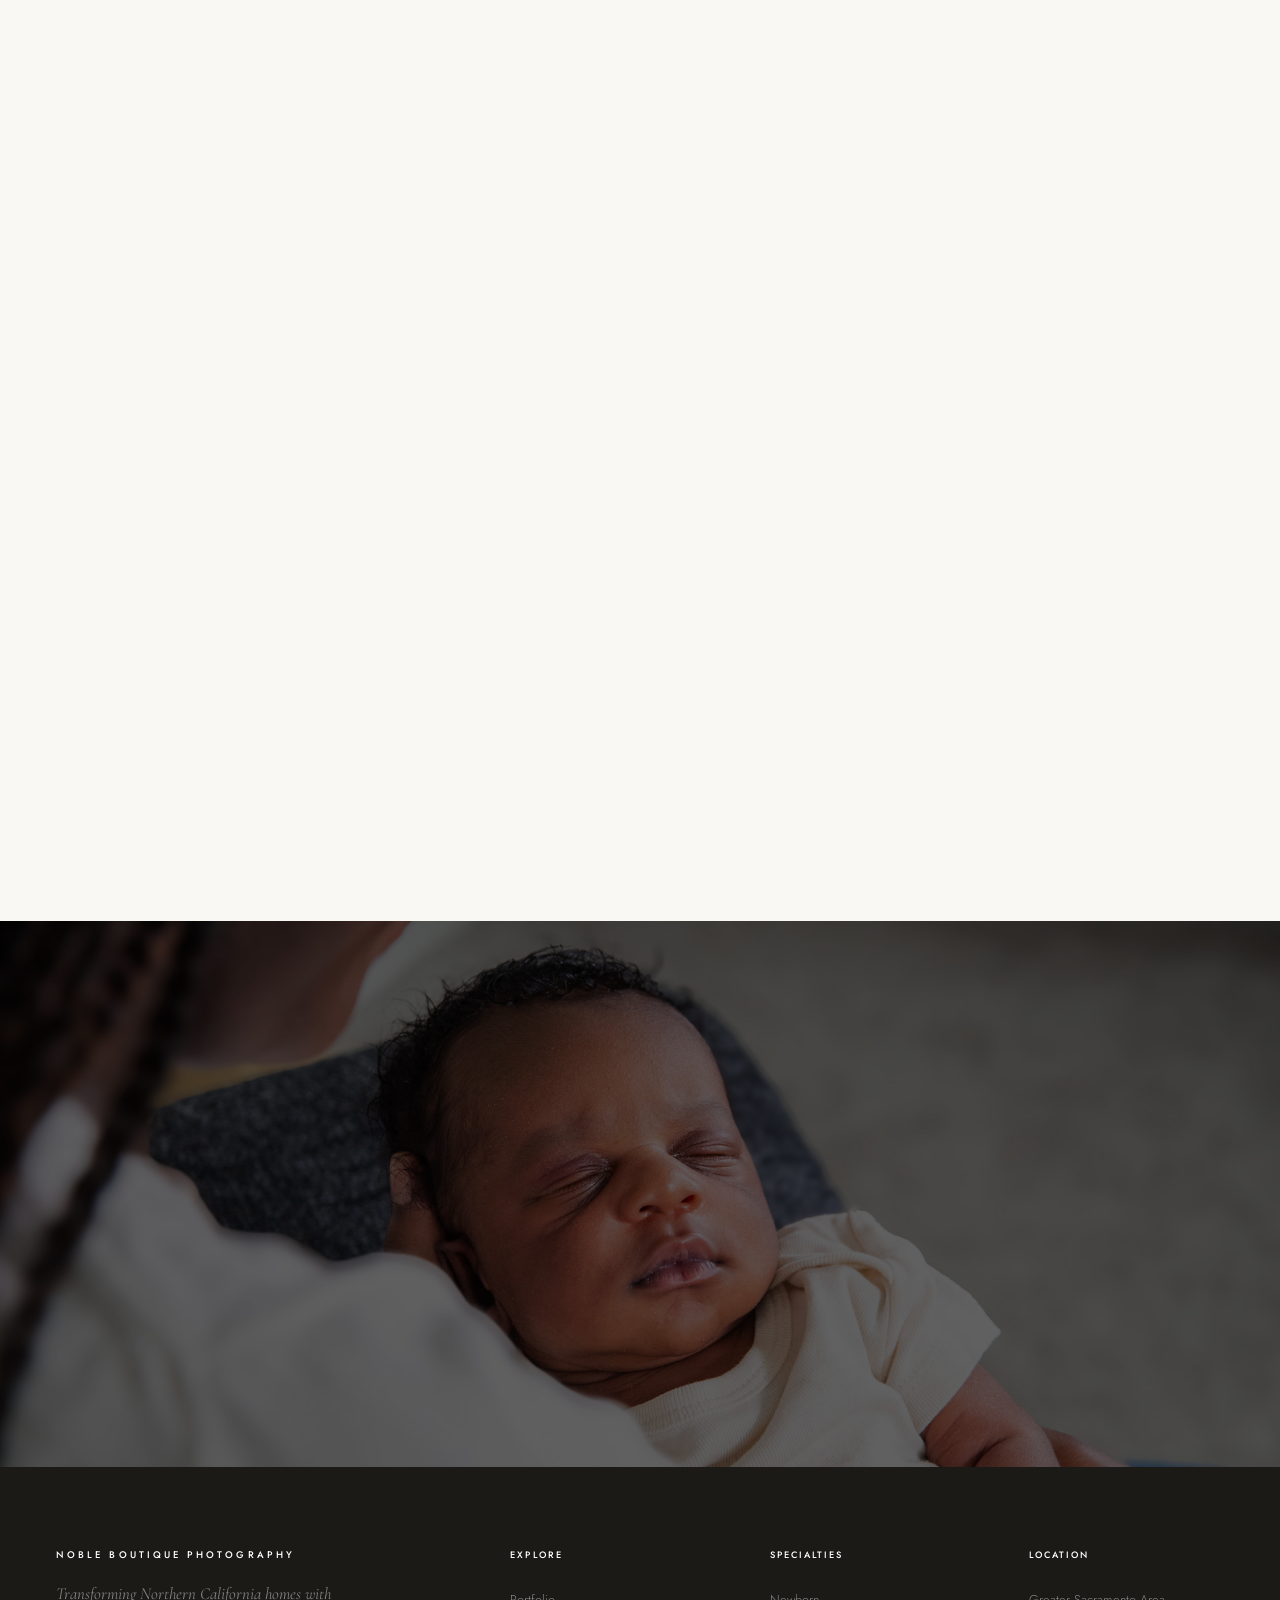
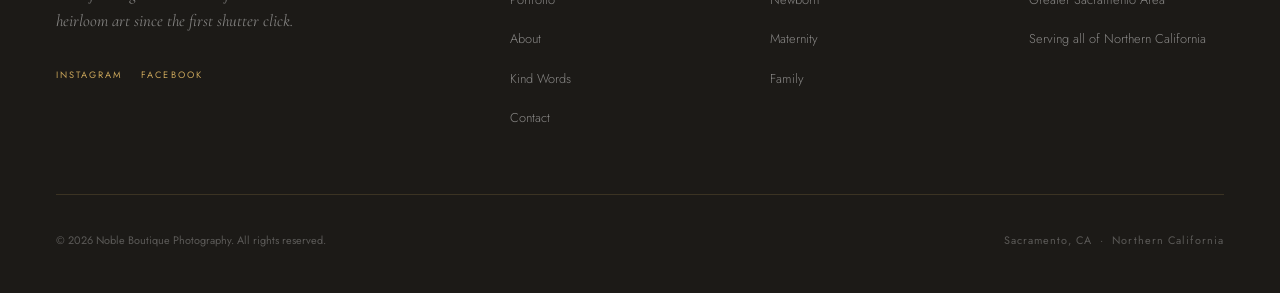
==== commit 2ab987cc: "Swap hero image and expand process to 5 steps - Hero: replaced hero-home.jpg with wall-art-02.jpg (l" ====
--- a/index.html
+++ b/index.html
@@ -38,7 +38,7 @@
 
   <!-- ═══ HERO ══════════════════════════════════════════════════ -->
   <section class="hero" id="heroSection">
-    <div class="hero__bg" style="background-image: url('images/hero-home.jpg');"></div>
+    <div class="hero__bg" style="background-image: url('images/wall-art-02.jpg');"></div>
     <div class="hero__content">
       <span class="eyebrow hero__eyebrow">Sacramento &nbsp;·&nbsp; Northern California</span>
       <h1 class="hero__title">The Hands That<br>Hold Your Finger<br><em>Won't Always Fit</em></h1>
@@ -119,21 +119,31 @@
         <span class="eyebrow experience__eyebrow">How It Works</span>
         <h2 class="experience__title">The Noble Experience</h2>
       </div>
-      <div class="experience__steps stagger">
+      <div class="experience__steps experience__steps--five stagger">
         <div class="step">
           <div class="step__number">01</div>
+          <h3 class="step__title">The First Call</h3>
+          <p class="step__copy">A quick, no-pressure conversation to get to know each other and make sure we're a great fit.</p>
+        </div>
+        <div class="step">
+          <div class="step__number">02</div>
           <h3 class="step__title">The Consultation</h3>
-          <p class="step__copy">We begin with a personal conversation — your vision, your home, your story. Every detail is considered before a single frame is captured.</p>
-        </div>
-        <div class="step">
-          <div class="step__number">02</div>
+          <p class="step__copy">We dive into your vision, your home's aesthetic, wardrobe guidance, and the perfect location for your session.</p>
+        </div>
+        <div class="step">
+          <div class="step__number">03</div>
           <h3 class="step__title">The Session</h3>
-          <p class="step__copy">A luxurious, unhurried session designed entirely around you. Lighting, wardrobe, and setting curated for art that transcends the ordinary.</p>
-        </div>
-        <div class="step">
-          <div class="step__number">03</div>
-          <h3 class="step__title">The Reveal</h3>
-          <p class="step__copy">Your private viewing experience. We present your finished images and guide you through selecting heirloom prints and wall art — including large-scale pieces made to live on your walls for generations.</p>
+          <p class="step__copy">An unhurried, luxurious experience. Your family simply shows up and I handle every detail — light, direction, timing, magic.</p>
+        </div>
+        <div class="step">
+          <div class="step__number">04</div>
+          <h3 class="step__title">Viewing &amp; Ordering</h3>
+          <p class="step__copy">Your private ordering appointment. Finished images presented beautifully. We design your wall art together, piece by piece.</p>
+        </div>
+        <div class="step">
+          <div class="step__number">05</div>
+          <h3 class="step__title">Delivery</h3>
+          <p class="step__copy">Your heirloom artwork arrives ready to hang. White-glove delivery and installation guidance included.</p>
         </div>
       </div>
     </div>
--- a/css/styles.css
+++ b/css/styles.css
@@ -685,6 +685,9 @@
 .stagger.visible > *:nth-child(2) { opacity:1; transform:none; transition-delay: 0.14s;  }
 .stagger.visible > *:nth-child(3) { opacity:1; transform:none; transition-delay: 0.28s;  }
 .stagger.visible > *:nth-child(4) { opacity:1; transform:none; transition-delay: 0.42s;  }
+.stagger.visible > *:nth-child(5) { opacity:1; transform:none; transition-delay: 0.56s;  }
+
+.experience__steps--five { grid-template-columns: repeat(5,1fr); gap: 36px; }
 
 
 /* ============================================
@@ -712,6 +715,7 @@
   .hero__scroll { right: 36px; }
   .footer__top { grid-template-columns: 1fr 1fr; gap: 44px; }
   .brand-statement__inner { grid-template-columns: 1fr; gap: 28px; }
+  .experience__steps--five { grid-template-columns: repeat(3,1fr); }
 }
 
 @media (max-width: 900px) {
